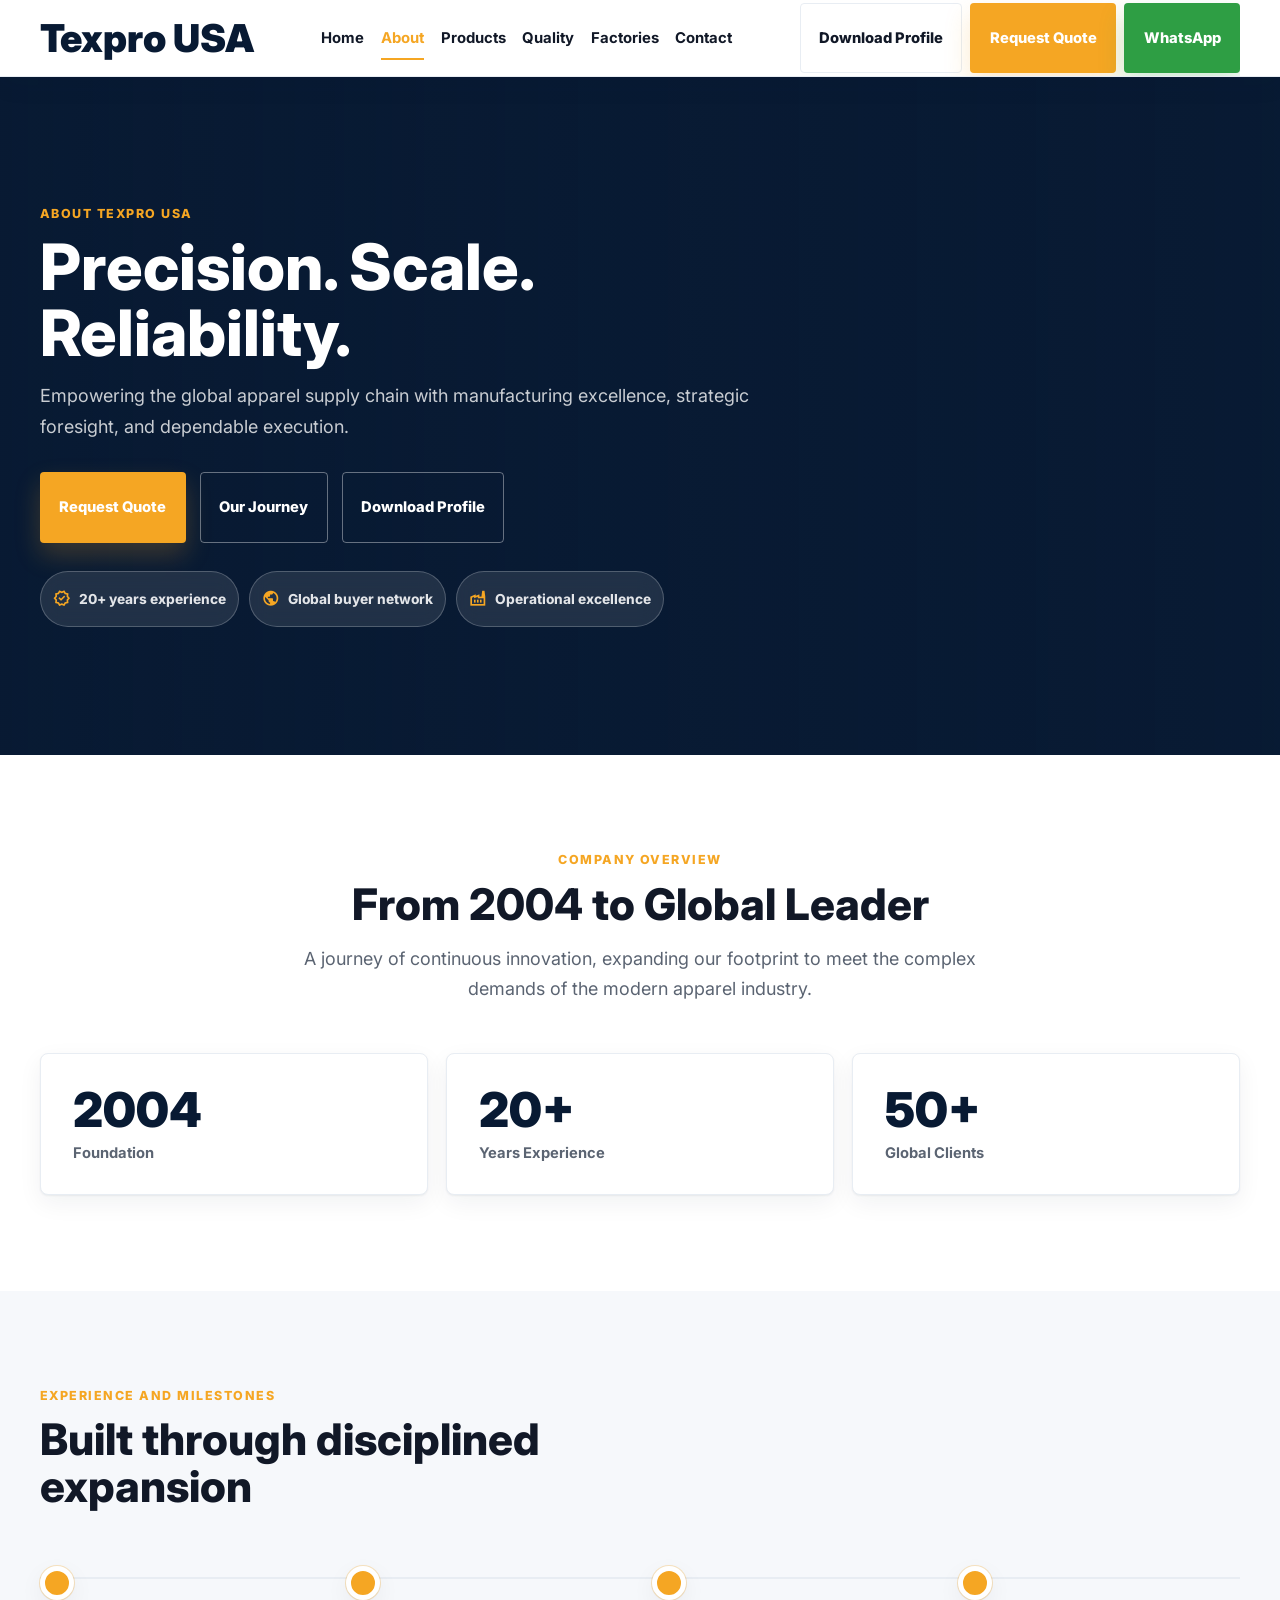
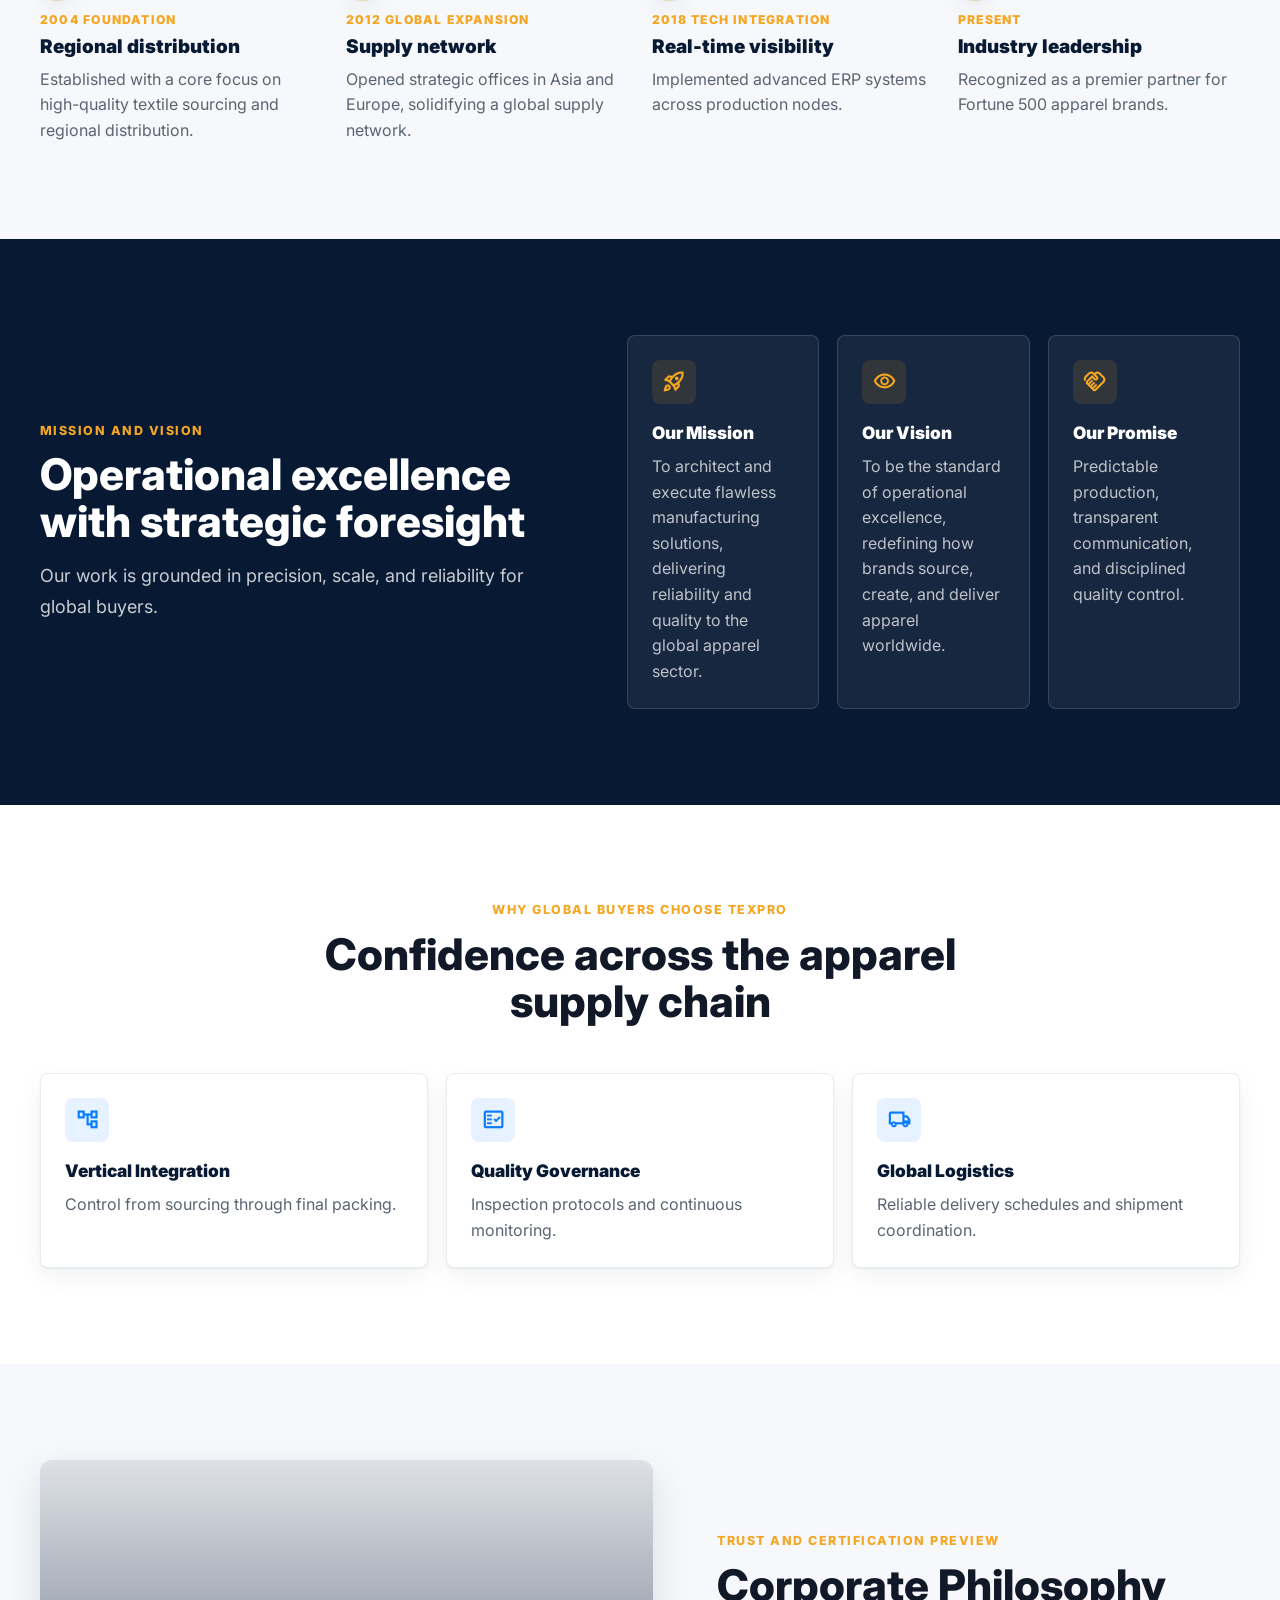
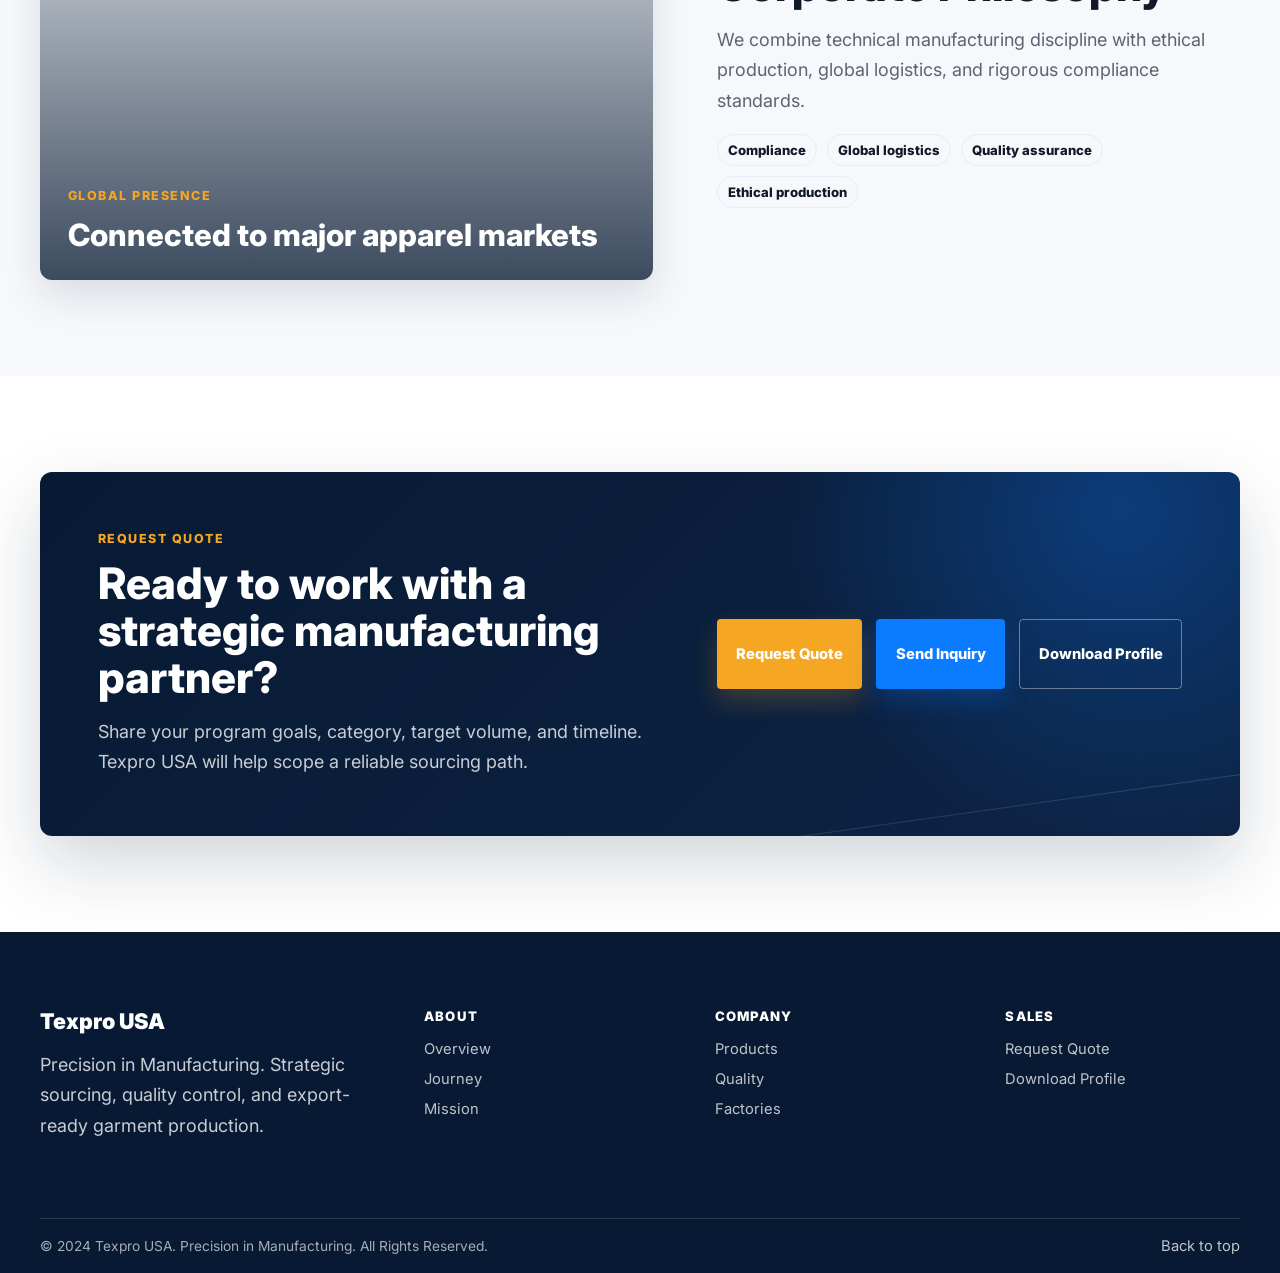
==== about_texpro_usa_desktop/code.html @ c9c581f6 "Initial Texpro USA redesign" ====
<!DOCTYPE html>
<html lang="en">
<head>
<meta charset="utf-8"/>
<meta content="width=device-width, initial-scale=1.0" name="viewport"/>
<title>Texpro USA - About Us</title>
<link href="https://fonts.googleapis.com/css2?family=Inter:wght@400;600;700;800;900&amp;display=swap" rel="stylesheet"/>
<link href="https://fonts.googleapis.com/css2?family=Material+Symbols+Outlined:wght,FILL@100..700,0..1&amp;display=swap" rel="stylesheet"/>
<link href="../assets/css/texpro-design-system.css" rel="stylesheet"/>
</head>
<body class="tx-page tx-desktop-page">
<header class="tx-navbar"><div class="tx-container--wide tx-navbar__inner"><a class="tx-navbar__brand" href="../texpro_usa_home_desktop/code.html">Texpro USA</a><nav aria-label="Primary navigation"><ul class="tx-navbar__links"><li><a class="tx-navbar__link" href="../texpro_usa_home_desktop/code.html">Home</a></li><li><a class="tx-navbar__link is-active" href="#overview">About</a></li><li><a class="tx-navbar__link" href="../executive_garment_manufacturing/code.html">Products</a></li><li><a class="tx-navbar__link" href="../quality_assurance_excellence_desktop/code.html">Quality</a></li><li><a class="tx-navbar__link" href="../manufacturing_facilities_desktop/code.html">Factories</a></li><li><a class="tx-navbar__link" href="../contact_request_quote_desktop/code.html">Contact</a></li></ul></nav><div class="tx-navbar__actions"><a class="tx-btn tx-btn--outline" href="#request-quote">Download Profile</a><a class="tx-btn tx-btn--primary" href="#request-quote">Request Quote</a><a class="tx-btn tx-btn--whatsapp" href="#request-quote">WhatsApp</a></div></div></header>
<main>
<section class="tx-hero tx-hero--compact" id="top"><div class="tx-hero__media tx-hero__media--bg" style="background-image: url('https://lh3.googleusercontent.com/aida-public/[base64]')"></div><div class="tx-hero__overlay"></div><div class="tx-container--wide"><div class="tx-hero__content"><p class="tx-eyebrow">About Texpro USA</p><h1 class="tx-heading-xl">Precision. Scale. Reliability.</h1><p class="tx-copy">Empowering the global apparel supply chain with manufacturing excellence, strategic foresight, and dependable execution.</p><div class="tx-hero__actions"><a class="tx-btn tx-btn--primary" href="#request-quote">Request Quote</a><a class="tx-btn tx-btn--ghost" href="#timeline">Our Journey</a><a class="tx-btn tx-btn--ghost" href="#request-quote">Download Profile</a></div><div class="tx-badge-row"><span class="tx-trust-badge"><span class="material-symbols-outlined">verified</span>20+ years experience</span><span class="tx-trust-badge"><span class="material-symbols-outlined">public</span>Global buyer network</span><span class="tx-trust-badge"><span class="material-symbols-outlined">factory</span>Operational excellence</span></div></div></div></section>

<section class="tx-section tx-section--white" id="overview"><div class="tx-container"><div class="tx-section-header tx-section-header--center"><p class="tx-eyebrow">Company overview</p><h2 class="tx-heading-lg">From 2004 to Global Leader</h2><p class="tx-copy">A journey of continuous innovation, expanding our footprint to meet the complex demands of the modern apparel industry.</p></div><div class="tx-proof-grid"><article class="tx-proof-card"><div class="tx-proof-card__value">2004</div><div class="tx-proof-card__label">Foundation</div></article><article class="tx-proof-card"><div class="tx-proof-card__value">20+</div><div class="tx-proof-card__label">Years Experience</div></article><article class="tx-proof-card"><div class="tx-proof-card__value">50+</div><div class="tx-proof-card__label">Global Clients</div></article></div></div></section>

<section class="tx-section tx-section--soft" id="timeline"><div class="tx-container"><div class="tx-section-header"><p class="tx-eyebrow">Experience and milestones</p><h2 class="tx-heading-lg">Built through disciplined expansion</h2></div><ol class="tx-timeline"><li class="tx-timeline__item"><span class="tx-timeline__marker"></span><p class="tx-timeline__step">2004 Foundation</p><h3 class="tx-timeline__title">Regional distribution</h3><p class="tx-timeline__copy">Established with a core focus on high-quality textile sourcing and regional distribution.</p></li><li class="tx-timeline__item"><span class="tx-timeline__marker"></span><p class="tx-timeline__step">2012 Global Expansion</p><h3 class="tx-timeline__title">Supply network</h3><p class="tx-timeline__copy">Opened strategic offices in Asia and Europe, solidifying a global supply network.</p></li><li class="tx-timeline__item"><span class="tx-timeline__marker"></span><p class="tx-timeline__step">2018 Tech Integration</p><h3 class="tx-timeline__title">Real-time visibility</h3><p class="tx-timeline__copy">Implemented advanced ERP systems across production nodes.</p></li><li class="tx-timeline__item"><span class="tx-timeline__marker"></span><p class="tx-timeline__step">Present</p><h3 class="tx-timeline__title">Industry leadership</h3><p class="tx-timeline__copy">Recognized as a premier partner for Fortune 500 apparel brands.</p></li></ol></div></section>

<section class="tx-section tx-section--navy" id="mission"><div class="tx-container"><div class="tx-split"><div><p class="tx-eyebrow">Mission and vision</p><h2 class="tx-heading-lg">Operational excellence with strategic foresight</h2><p class="tx-copy">Our work is grounded in precision, scale, and reliability for global buyers.</p></div><div class="tx-icon-grid"><article class="tx-icon-card tx-icon-card--dark"><span class="tx-icon-card__icon"><span class="material-symbols-outlined">rocket_launch</span></span><h3 class="tx-icon-card__title">Our Mission</h3><p class="tx-icon-card__copy">To architect and execute flawless manufacturing solutions, delivering reliability and quality to the global apparel sector.</p></article><article class="tx-icon-card tx-icon-card--dark"><span class="tx-icon-card__icon"><span class="material-symbols-outlined">visibility</span></span><h3 class="tx-icon-card__title">Our Vision</h3><p class="tx-icon-card__copy">To be the standard of operational excellence, redefining how brands source, create, and deliver apparel worldwide.</p></article><article class="tx-icon-card tx-icon-card--dark"><span class="tx-icon-card__icon"><span class="material-symbols-outlined">handshake</span></span><h3 class="tx-icon-card__title">Our Promise</h3><p class="tx-icon-card__copy">Predictable production, transparent communication, and disciplined quality control.</p></article></div></div></div></section>

<section class="tx-section tx-section--white" id="buyers"><div class="tx-container"><div class="tx-section-header tx-section-header--center"><p class="tx-eyebrow">Why global buyers choose Texpro</p><h2 class="tx-heading-lg">Confidence across the apparel supply chain</h2></div><div class="tx-icon-grid"><article class="tx-icon-card"><span class="tx-icon-card__icon"><span class="material-symbols-outlined">account_tree</span></span><h3 class="tx-icon-card__title">Vertical Integration</h3><p class="tx-icon-card__copy">Control from sourcing through final packing.</p></article><article class="tx-icon-card"><span class="tx-icon-card__icon"><span class="material-symbols-outlined">fact_check</span></span><h3 class="tx-icon-card__title">Quality Governance</h3><p class="tx-icon-card__copy">Inspection protocols and continuous monitoring.</p></article><article class="tx-icon-card"><span class="tx-icon-card__icon"><span class="material-symbols-outlined">local_shipping</span></span><h3 class="tx-icon-card__title">Global Logistics</h3><p class="tx-icon-card__copy">Reliable delivery schedules and shipment coordination.</p></article></div></div></section>

<section class="tx-section tx-section--soft" id="trust"><div class="tx-container"><div class="tx-split tx-split--reverse"><div class="tx-strength-visual" style="background-image: url('https://lh3.googleusercontent.com/aida-public/[base64]')"><div class="tx-strength-visual__content"><p class="tx-eyebrow">Global presence</p><h3 class="tx-heading-md">Connected to major apparel markets</h3></div></div><div><p class="tx-eyebrow">Trust and certification preview</p><h2 class="tx-heading-lg">Corporate Philosophy</h2><p class="tx-copy">We combine technical manufacturing discipline with ethical production, global logistics, and rigorous compliance standards.</p><ul class="tx-cert-pills"><li class="tx-cert-pill">Compliance</li><li class="tx-cert-pill">Global logistics</li><li class="tx-cert-pill">Quality assurance</li><li class="tx-cert-pill">Ethical production</li></ul></div></div></div></section>

<section class="tx-section tx-section--white" id="request-quote"><div class="tx-container"><div class="tx-cta-banner"><div class="tx-cta-banner__inner"><div><p class="tx-eyebrow">Request Quote</p><h2 class="tx-heading-lg">Ready to work with a strategic manufacturing partner?</h2><p class="tx-copy">Share your program goals, category, target volume, and timeline. Texpro USA will help scope a reliable sourcing path.</p></div><div class="tx-cta-row"><a class="tx-btn tx-btn--primary" href="#request-quote">Request Quote</a><a class="tx-btn tx-btn--blue" href="#request-quote">Send Inquiry</a><a class="tx-btn tx-btn--ghost" href="#request-quote">Download Profile</a></div></div></div></div></section>
</main>
<footer class="tx-footer"><div class="tx-container tx-footer__grid"><div><p class="tx-footer__brand">Texpro USA</p><p class="tx-copy">Precision in Manufacturing. Strategic sourcing, quality control, and export-ready garment production.</p></div><div><h2 class="tx-footer__heading">About</h2><ul class="tx-footer__links"><li><a class="tx-footer__link" href="#overview">Overview</a></li><li><a class="tx-footer__link" href="#timeline">Journey</a></li><li><a class="tx-footer__link" href="#mission">Mission</a></li></ul></div><div><h2 class="tx-footer__heading">Company</h2><ul class="tx-footer__links"><li><a class="tx-footer__link" href="../executive_garment_manufacturing/code.html">Products</a></li><li><a class="tx-footer__link" href="../quality_assurance_excellence_desktop/code.html">Quality</a></li><li><a class="tx-footer__link" href="../manufacturing_facilities_desktop/code.html">Factories</a></li></ul></div><div><h2 class="tx-footer__heading">Sales</h2><ul class="tx-footer__links"><li><a class="tx-footer__link" href="#request-quote">Request Quote</a></li><li><a class="tx-footer__link" href="#request-quote">Download Profile</a></li></ul></div></div><div class="tx-container tx-footer__bottom"><span>&copy; 2024 Texpro USA. Precision in Manufacturing. All Rights Reserved.</span><a class="tx-footer__link" href="#top">Back to top</a></div></footer>
</body>
</html>
---- assets/css/texpro-design-system.css ----
/*
  Texpro USA shared design system
  Purpose: premium B2B garment manufacturing lead-generation UI.
  Usage: add this stylesheet to one page at a time, then replace page-level
  utility-heavy markup with the namespaced tx-* component classes.
*/

:root {
  --tx-navy: #081A33;
  --tx-dark: #111827;
  --tx-white: #FFFFFF;
  --tx-bg-soft: #F6F8FB;
  --tx-blue: #0B7CFF;
  --tx-green: #2E9E44;
  --tx-gold: #F5A623;
  --tx-text: #111827;
  --tx-text-muted: #5B6472;
  --tx-border: #E8EDF3;

  --tx-font-sans: "Inter", ui-sans-serif, system-ui, -apple-system, BlinkMacSystemFont, "Segoe UI", sans-serif;
  --tx-container: 1200px;
  --tx-container-wide: 1320px;
  --tx-page-gutter: clamp(16px, 4vw, 40px);
  --tx-section-y: clamp(56px, 8vw, 96px);
  --tx-radius-sm: 4px;
  --tx-radius-md: 8px;
  --tx-radius-lg: 12px;
  --tx-shadow-sm: 0 1px 2px rgba(8, 26, 51, 0.06), 0 8px 24px rgba(8, 26, 51, 0.06);
  --tx-shadow-md: 0 16px 40px rgba(8, 26, 51, 0.12);
  --tx-shadow-lg: 0 28px 70px rgba(8, 26, 51, 0.18);
  --tx-ring: 0 0 0 3px rgba(11, 124, 255, 0.22);
  --tx-transition: 180ms ease;
}

.material-symbols-outlined {
  font-variation-settings: "FILL" 0, "wght" 500, "GRAD" 0, "opsz" 24;
  line-height: 1;
  vertical-align: middle;
}

.tx-page {
  min-height: 100dvh;
  margin: 0;
  background: var(--tx-bg-soft);
  color: var(--tx-text);
  font-family: var(--tx-font-sans);
  -webkit-font-smoothing: antialiased;
  text-rendering: optimizeLegibility;
}

.tx-container {
  width: min(100% - (var(--tx-page-gutter) * 2), var(--tx-container));
  margin-inline: auto;
}

.tx-container--wide {
  width: min(100% - (var(--tx-page-gutter) * 2), var(--tx-container-wide));
  margin-inline: auto;
}

.tx-section {
  padding-block: var(--tx-section-y);
}

.tx-section--white {
  background: var(--tx-white);
}

.tx-section--soft {
  background: var(--tx-bg-soft);
}

.tx-section--navy {
  background: var(--tx-navy);
  color: var(--tx-white);
}

.tx-section-header {
  max-width: 720px;
  margin-bottom: clamp(28px, 5vw, 48px);
}

.tx-section-header--center {
  margin-inline: auto;
  text-align: center;
}

.tx-eyebrow {
  margin: 0 0 12px;
  color: var(--tx-gold);
  font-size: 0.78rem;
  font-weight: 800;
  letter-spacing: 0.12em;
  line-height: 1.4;
  text-transform: uppercase;
}

.tx-heading-xl,
.tx-heading-lg,
.tx-heading-md,
.tx-heading-sm {
  margin: 0;
  color: inherit;
  font-weight: 800;
  letter-spacing: 0;
}

.tx-heading-xl {
  font-size: clamp(2.35rem, 5vw, 4.5rem);
  line-height: 1.02;
}

.tx-heading-lg {
  font-size: clamp(2rem, 3.4vw, 3.25rem);
  line-height: 1.08;
}

.tx-heading-md {
  font-size: clamp(1.45rem, 2.4vw, 2.25rem);
  line-height: 1.16;
}

.tx-heading-sm {
  font-size: clamp(1.15rem, 1.8vw, 1.45rem);
  line-height: 1.24;
}

.tx-copy {
  margin: 16px 0 0;
  color: var(--tx-text-muted);
  font-size: clamp(1rem, 1.5vw, 1.125rem);
  line-height: 1.7;
}

.tx-section--navy .tx-copy,
.tx-hero .tx-copy,
.tx-footer .tx-copy {
  color: rgba(255, 255, 255, 0.78);
}

.tx-mobile-hero .tx-copy,
.tx-mobile-section--navy .tx-copy,
.tx-mobile-cta-panel .tx-copy,
.tx-mobile-footer .tx-copy {
  color: rgba(255, 255, 255, 0.78);
}

.tx-link {
  color: var(--tx-blue);
  font-weight: 700;
  text-decoration: none;
  transition: color var(--tx-transition);
}

.tx-link:hover {
  color: var(--tx-navy);
}

.tx-link:focus-visible,
.tx-btn:focus-visible,
.tx-navbar__link:focus-visible,
.tx-form-control:focus-visible,
.tx-menu-button:focus-visible {
  outline: none;
  box-shadow: var(--tx-ring);
}

/* Navigation */
.tx-navbar {
  position: sticky;
  top: 0;
  z-index: 50;
  background: rgba(255, 255, 255, 0.94);
  border-bottom: 1px solid var(--tx-border);
  box-shadow: 0 8px 24px rgba(8, 26, 51, 0.06);
  backdrop-filter: blur(14px);
}

.tx-navbar__inner {
  min-height: 76px;
  display: flex;
  align-items: center;
  justify-content: space-between;
  gap: 24px;
}

.tx-navbar__brand {
  color: var(--tx-navy);
  font-size: clamp(1.55rem, 3vw, 2.45rem);
  font-weight: 900;
  letter-spacing: 0;
  line-height: 1;
  text-decoration: none;
  white-space: nowrap;
}

.tx-navbar__links {
  display: flex;
  align-items: center;
  gap: clamp(16px, 2vw, 28px);
  margin: 0;
  padding: 0;
  list-style: none;
}

.tx-navbar__link {
  position: relative;
  display: inline-flex;
  align-items: center;
  min-height: 44px;
  color: var(--tx-text);
  font-size: 0.93rem;
  font-weight: 700;
  text-decoration: none;
  transition: color var(--tx-transition);
}

.tx-navbar__link:hover,
.tx-navbar__link.is-active {
  color: var(--tx-gold);
}

.tx-navbar__link.is-active::after {
  position: absolute;
  right: 0;
  bottom: 0;
  left: 0;
  height: 2px;
  background: var(--tx-gold);
  content: "";
}

.tx-navbar__actions {
  display: flex;
  align-items: center;
  gap: 12px;
}

.tx-menu-button {
  display: none;
  width: 44px;
  height: 44px;
  align-items: center;
  justify-content: center;
  border: 1px solid var(--tx-border);
  border-radius: var(--tx-radius-md);
  background: var(--tx-white);
  color: var(--tx-dark);
  cursor: pointer;
}

.tx-mobile-dock {
  position: fixed;
  right: 0;
  bottom: 0;
  left: 0;
  z-index: 60;
  display: none;
  grid-template-columns: 1fr 1fr;
  gap: 10px;
  padding: 10px 14px calc(10px + env(safe-area-inset-bottom));
  background: rgba(255, 255, 255, 0.96);
  border-top: 1px solid var(--tx-border);
  box-shadow: 0 -12px 32px rgba(8, 26, 51, 0.12);
  backdrop-filter: blur(14px);
}

/* Explicit desktop pages keep the full B2B navbar even in narrow preview panes. */
.tx-desktop-page {
  padding-bottom: 0 !important;
}

.tx-desktop-page .tx-navbar {
  display: block;
}

.tx-desktop-page .tx-navbar__inner {
  display: flex;
  align-items: center;
  justify-content: space-between;
  gap: 14px;
  overflow-x: auto;
}

.tx-desktop-page .tx-navbar__links,
.tx-desktop-page .tx-nav-links {
  display: flex !important;
  flex-wrap: nowrap;
  gap: clamp(10px, 1.3vw, 20px);
}

.tx-desktop-page .tx-navbar__actions,
.tx-desktop-page .tx-nav-actions {
  display: flex !important;
  flex-wrap: nowrap;
  gap: 8px;
}

.tx-desktop-page .tx-navbar__brand,
.tx-desktop-page .tx-navbar__link,
.tx-desktop-page .tx-navbar__actions .tx-btn {
  white-space: nowrap;
}

.tx-desktop-page .tx-menu-button,
.tx-desktop-page .tx-menu-toggle {
  display: none !important;
}

.tx-desktop-page .tx-mobile-dock,
.tx-desktop-page .tx-mobile-bottom-cta {
  display: none !important;
}

/* Buttons and lead-generation CTAs */
.tx-btn {
  display: inline-flex;
  min-height: 44px;
  align-items: center;
  justify-content: center;
  gap: 10px;
  padding: 0.78rem 1.15rem;
  border: 1px solid transparent;
  border-radius: var(--tx-radius-sm);
  font-family: inherit;
  font-size: 0.92rem;
  font-weight: 800;
  line-height: 1;
  text-align: center;
  text-decoration: none;
  cursor: pointer;
  transition: transform var(--tx-transition), box-shadow var(--tx-transition), background-color var(--tx-transition), border-color var(--tx-transition), color var(--tx-transition);
}

.tx-btn:hover {
  transform: translateY(-1px);
}

.tx-btn--primary {
  background: var(--tx-gold);
  color: var(--tx-white);
  box-shadow: 0 12px 26px rgba(245, 166, 35, 0.22);
}

.tx-btn--primary:hover {
  background: #e99714;
  box-shadow: 0 16px 34px rgba(245, 166, 35, 0.3);
}

.tx-btn--blue {
  background: var(--tx-blue);
  color: var(--tx-white);
  box-shadow: 0 12px 26px rgba(11, 124, 255, 0.22);
}

.tx-btn--whatsapp {
  background: var(--tx-green);
  color: var(--tx-white);
  box-shadow: 0 12px 26px rgba(46, 158, 68, 0.22);
}

.tx-btn--dark {
  background: var(--tx-navy);
  color: var(--tx-white);
  box-shadow: 0 12px 26px rgba(8, 26, 51, 0.18);
}

.tx-btn--outline {
  background: var(--tx-white);
  border-color: var(--tx-border);
  color: var(--tx-dark);
}

.tx-btn--outline:hover {
  border-color: rgba(8, 26, 51, 0.24);
  box-shadow: var(--tx-shadow-sm);
}

.tx-btn--ghost {
  background: transparent;
  border-color: rgba(255, 255, 255, 0.38);
  color: var(--tx-white);
}

.tx-btn--full {
  width: 100%;
}

.tx-btn__icon {
  width: 1.1em;
  height: 1.1em;
  flex: 0 0 auto;
}

/* Hero */
.tx-hero {
  position: relative;
  min-height: clamp(560px, 72vh, 780px);
  display: grid;
  align-items: center;
  overflow: hidden;
  background: var(--tx-navy);
  color: var(--tx-white);
}

.tx-hero--compact {
  min-height: clamp(440px, 58vh, 640px);
}

.tx-hero__media,
.tx-hero__overlay {
  position: absolute;
  inset: 0;
}

.tx-hero__media {
  width: 100%;
  height: 100%;
  object-fit: cover;
}

.tx-hero__media--bg {
  background-position: center;
  background-size: cover;
}

.tx-hero__overlay {
  background:
    linear-gradient(90deg, rgba(8, 26, 51, 0.88), rgba(8, 26, 51, 0.58) 48%, rgba(8, 26, 51, 0.36)),
    linear-gradient(0deg, rgba(8, 26, 51, 0.18), rgba(8, 26, 51, 0.18));
}

.tx-hero__content {
  position: relative;
  z-index: 1;
  max-width: 760px;
  padding-block: clamp(72px, 10vw, 128px);
}

.tx-hero__actions,
.tx-cta-row {
  display: flex;
  flex-wrap: wrap;
  gap: 14px;
  margin-top: 30px;
}

.tx-proof-grid {
  display: grid;
  grid-template-columns: repeat(3, minmax(0, 1fr));
  gap: 18px;
}

.tx-proof-card {
  padding: clamp(22px, 3vw, 32px);
  background: var(--tx-white);
  border: 1px solid var(--tx-border);
  border-radius: var(--tx-radius-md);
  box-shadow: var(--tx-shadow-sm);
}

.tx-proof-card__value {
  color: var(--tx-navy);
  font-size: clamp(2rem, 4vw, 3rem);
  font-weight: 900;
  line-height: 1;
}

.tx-proof-card__label {
  margin-top: 10px;
  color: var(--tx-text-muted);
  font-size: 0.92rem;
  font-weight: 700;
}

.tx-badge-row {
  display: flex;
  flex-wrap: wrap;
  gap: 10px;
  margin-top: 28px;
}

.tx-trust-badge {
  display: inline-flex;
  min-height: 38px;
  align-items: center;
  gap: 8px;
  padding: 8px 12px;
  border: 1px solid rgba(255, 255, 255, 0.22);
  border-radius: 999px;
  background: rgba(255, 255, 255, 0.1);
  color: rgba(255, 255, 255, 0.88);
  font-size: 0.86rem;
  font-weight: 750;
  backdrop-filter: blur(10px);
}

.tx-trust-badge .material-symbols-outlined {
  color: var(--tx-gold);
  font-size: 1.1rem;
}

.tx-split {
  display: grid;
  grid-template-columns: minmax(0, 0.92fr) minmax(0, 1.08fr);
  gap: clamp(28px, 5vw, 64px);
  align-items: center;
}

.tx-split--reverse {
  grid-template-columns: minmax(0, 1.08fr) minmax(0, 0.92fr);
}

.tx-panel {
  padding: clamp(24px, 4vw, 40px);
  background: var(--tx-white);
  border: 1px solid var(--tx-border);
  border-radius: var(--tx-radius-lg);
  box-shadow: var(--tx-shadow-sm);
}

.tx-icon-grid {
  display: grid;
  grid-template-columns: repeat(3, minmax(0, 1fr));
  gap: 18px;
}

.tx-icon-card {
  padding: 24px;
  background: var(--tx-white);
  border: 1px solid var(--tx-border);
  border-radius: var(--tx-radius-md);
  box-shadow: var(--tx-shadow-sm);
}

.tx-icon-card--dark {
  background: rgba(255, 255, 255, 0.06);
  border-color: rgba(255, 255, 255, 0.14);
  box-shadow: none;
}

.tx-icon-card__icon {
  display: inline-flex;
  width: 44px;
  height: 44px;
  align-items: center;
  justify-content: center;
  margin-bottom: 18px;
  border-radius: var(--tx-radius-md);
  background: rgba(11, 124, 255, 0.1);
  color: var(--tx-blue);
}

.tx-icon-card--dark .tx-icon-card__icon {
  background: rgba(245, 166, 35, 0.12);
  color: var(--tx-gold);
}

.tx-icon-card__icon .material-symbols-outlined {
  font-size: 1.45rem;
}

.tx-icon-card__title {
  margin: 0;
  color: var(--tx-navy);
  font-size: 1.08rem;
  font-weight: 900;
  line-height: 1.28;
}

.tx-icon-card--dark .tx-icon-card__title {
  color: var(--tx-white);
}

.tx-icon-card__copy {
  margin: 10px 0 0;
  color: var(--tx-text-muted);
  line-height: 1.6;
}

.tx-icon-card--dark .tx-icon-card__copy {
  color: rgba(255, 255, 255, 0.72);
}

/* Cards */
.tx-card {
  background: var(--tx-white);
  border: 1px solid var(--tx-border);
  border-radius: var(--tx-radius-md);
  box-shadow: var(--tx-shadow-sm);
}

.tx-card--interactive {
  transition: transform var(--tx-transition), box-shadow var(--tx-transition), border-color var(--tx-transition);
}

.tx-card--interactive:hover {
  border-color: rgba(11, 124, 255, 0.22);
  box-shadow: var(--tx-shadow-md);
  transform: translateY(-3px);
}

.tx-product-grid {
  display: grid;
  grid-template-columns: repeat(4, minmax(0, 1fr));
  gap: 22px;
}

.tx-product-card {
  overflow: hidden;
}

.tx-product-card__media {
  aspect-ratio: 4 / 3;
  width: 100%;
  overflow: hidden;
  background: var(--tx-bg-soft);
}

.tx-product-card__media img {
  width: 100%;
  height: 100%;
  display: block;
  object-fit: cover;
  transition: transform 320ms ease;
}

.tx-product-card:hover .tx-product-card__media img {
  transform: scale(1.04);
}

.tx-product-card__body {
  padding: 18px;
}

.tx-product-card__title {
  margin: 0;
  color: var(--tx-navy);
  font-size: 1.1rem;
  font-weight: 850;
  line-height: 1.25;
}

.tx-product-card__copy {
  margin: 8px 0 0;
  color: var(--tx-text-muted);
  font-size: 0.94rem;
  line-height: 1.55;
}

.tx-spec-list {
  display: grid;
  gap: 0;
  margin: 18px 0 0;
  padding: 0;
  list-style: none;
}

.tx-spec-list__item {
  display: flex;
  justify-content: space-between;
  gap: 18px;
  padding: 11px 0;
  border-top: 1px solid var(--tx-border);
  color: var(--tx-text-muted);
  font-size: 0.92rem;
}

.tx-spec-list__value {
  color: var(--tx-text);
  font-weight: 800;
  text-align: right;
}

/* Certification and compliance */
.tx-cert-grid {
  display: grid;
  grid-template-columns: repeat(3, minmax(0, 1fr));
  gap: 18px;
}

.tx-cert-card {
  position: relative;
  padding: 22px;
}

.tx-cert-card__badge {
  display: inline-flex;
  align-items: center;
  gap: 8px;
  margin-bottom: 18px;
  padding: 6px 10px;
  border-radius: 999px;
  background: rgba(46, 158, 68, 0.1);
  color: var(--tx-green);
  font-size: 0.78rem;
  font-weight: 850;
  letter-spacing: 0.05em;
  text-transform: uppercase;
}

.tx-cert-card__title {
  margin: 0;
  color: var(--tx-navy);
  font-size: 1.08rem;
  font-weight: 850;
}

.tx-cert-card__copy {
  margin: 10px 0 0;
  color: var(--tx-text-muted);
  line-height: 1.6;
}

.tx-cert-pills {
  display: flex;
  flex-wrap: wrap;
  gap: 10px;
  margin: 18px 0 0;
  padding: 0;
  list-style: none;
}

.tx-cert-pill {
  padding: 7px 10px;
  border: 1px solid var(--tx-border);
  border-radius: 999px;
  background: var(--tx-bg-soft);
  color: var(--tx-text);
  font-size: 0.82rem;
  font-weight: 800;
}

/* Factory cards */
.tx-factory-grid {
  display: grid;
  grid-template-columns: repeat(3, minmax(0, 1fr));
  gap: 22px;
}

.tx-factory-card {
  overflow: hidden;
}

.tx-factory-card__media {
  aspect-ratio: 16 / 10;
  width: 100%;
  background: var(--tx-bg-soft);
}

.tx-factory-card__media img {
  width: 100%;
  height: 100%;
  display: block;
  object-fit: cover;
}

.tx-factory-card__body {
  padding: 22px;
}

.tx-factory-card__meta {
  display: flex;
  flex-wrap: wrap;
  gap: 8px;
  margin-bottom: 14px;
}

.tx-factory-card__tag {
  display: inline-flex;
  padding: 6px 9px;
  border-radius: var(--tx-radius-sm);
  background: rgba(245, 166, 35, 0.14);
  color: #9b5d00;
  font-size: 0.76rem;
  font-weight: 850;
  letter-spacing: 0.06em;
  text-transform: uppercase;
}

.tx-factory-card__title {
  margin: 0;
  color: var(--tx-navy);
  font-size: 1.25rem;
  font-weight: 900;
}

.tx-factory-card__copy {
  margin: 10px 0 0;
  color: var(--tx-text-muted);
  line-height: 1.6;
}

.tx-factory-stats {
  display: grid;
  grid-template-columns: repeat(2, minmax(0, 1fr));
  gap: 12px;
  margin-top: 20px;
}

.tx-factory-stat {
  padding: 14px;
  border: 1px solid var(--tx-border);
  border-radius: var(--tx-radius-sm);
  background: var(--tx-bg-soft);
}

.tx-factory-stat__value {
  display: block;
  color: var(--tx-navy);
  font-size: 1.35rem;
  font-weight: 900;
  line-height: 1;
}

.tx-factory-stat__label {
  display: block;
  margin-top: 6px;
  color: var(--tx-text-muted);
  font-size: 0.78rem;
  font-weight: 750;
}

.tx-strength-grid {
  display: grid;
  grid-template-columns: 1.1fr 0.9fr;
  gap: 22px;
  align-items: stretch;
}

.tx-strength-visual {
  position: relative;
  min-height: 420px;
  overflow: hidden;
  border-radius: var(--tx-radius-lg);
  background-position: center;
  background-size: cover;
  box-shadow: var(--tx-shadow-md);
}

.tx-strength-visual::after {
  position: absolute;
  inset: 0;
  background: linear-gradient(180deg, rgba(8, 26, 51, 0.1), rgba(8, 26, 51, 0.78));
  content: "";
}

.tx-strength-visual__content {
  position: absolute;
  right: 0;
  bottom: 0;
  left: 0;
  z-index: 1;
  padding: 28px;
  color: var(--tx-white);
}

.tx-strength-stack {
  display: grid;
  gap: 18px;
}

.tx-metric-card {
  padding: 24px;
  background: var(--tx-white);
  border: 1px solid var(--tx-border);
  border-radius: var(--tx-radius-md);
  box-shadow: var(--tx-shadow-sm);
}

.tx-metric-card__value {
  display: block;
  color: var(--tx-navy);
  font-size: clamp(2rem, 4vw, 3.1rem);
  font-weight: 900;
  line-height: 1;
}

.tx-metric-card__label {
  display: block;
  margin-top: 10px;
  color: var(--tx-text-muted);
  font-weight: 750;
}

/* Process timeline */
.tx-timeline {
  position: relative;
  display: grid;
  grid-template-columns: repeat(4, minmax(0, 1fr));
  gap: 24px;
  margin: 0;
  padding: 0;
  list-style: none;
}

.tx-timeline::before {
  position: absolute;
  top: 19px;
  right: 0;
  left: 0;
  height: 2px;
  background: var(--tx-border);
  content: "";
}

.tx-timeline__item {
  position: relative;
  padding-top: 54px;
}

.tx-timeline__marker {
  position: absolute;
  top: 8px;
  left: 0;
  width: 24px;
  height: 24px;
  border: 5px solid var(--tx-white);
  border-radius: 999px;
  background: var(--tx-gold);
  box-shadow: 0 0 0 1px rgba(245, 166, 35, 0.28), var(--tx-shadow-sm);
}

.tx-timeline__step {
  margin: 0 0 8px;
  color: var(--tx-gold);
  font-size: 0.76rem;
  font-weight: 850;
  letter-spacing: 0.1em;
  text-transform: uppercase;
}

.tx-timeline__title {
  margin: 0;
  color: var(--tx-navy);
  font-size: 1.18rem;
  font-weight: 900;
}

.tx-timeline__copy {
  margin: 9px 0 0;
  color: var(--tx-text-muted);
  line-height: 1.58;
}

/* Forms */
.tx-lead-panel {
  display: grid;
  grid-template-columns: minmax(0, 0.9fr) minmax(0, 1.1fr);
  gap: clamp(24px, 5vw, 56px);
  align-items: start;
  padding: clamp(24px, 5vw, 48px);
  background: var(--tx-white);
  border: 1px solid var(--tx-border);
  border-radius: var(--tx-radius-lg);
  box-shadow: var(--tx-shadow-md);
}

.tx-form {
  display: grid;
  gap: 18px;
}

.tx-form__row {
  display: grid;
  grid-template-columns: repeat(2, minmax(0, 1fr));
  gap: 16px;
}

.tx-form-field {
  display: grid;
  gap: 8px;
}

.tx-form-label {
  color: var(--tx-dark);
  font-size: 0.88rem;
  font-weight: 850;
}

.tx-form-control {
  width: 100%;
  min-height: 46px;
  padding: 0.75rem 0.9rem;
  border: 1px solid var(--tx-border);
  border-radius: var(--tx-radius-sm);
  background: var(--tx-white);
  color: var(--tx-text);
  font: inherit;
  transition: border-color var(--tx-transition), box-shadow var(--tx-transition), background-color var(--tx-transition);
}

.tx-form-control::placeholder {
  color: rgba(91, 100, 114, 0.72);
}

.tx-form-control:hover {
  border-color: rgba(8, 26, 51, 0.24);
}

textarea.tx-form-control {
  min-height: 132px;
  resize: vertical;
}

.tx-form-helper {
  color: var(--tx-text-muted);
  font-size: 0.82rem;
  line-height: 1.45;
}

.tx-form-error {
  color: #B42318;
  font-size: 0.82rem;
  font-weight: 750;
}

.tx-form-success {
  padding: 12px 14px;
  border: 1px solid rgba(46, 158, 68, 0.28);
  border-radius: var(--tx-radius-sm);
  background: rgba(46, 158, 68, 0.08);
  color: var(--tx-green);
  font-size: 0.9rem;
  font-weight: 750;
}

.tx-trust-list {
  display: grid;
  gap: 14px;
  margin: 24px 0 0;
  padding: 0;
  list-style: none;
}

.tx-trust-list__item {
  display: flex;
  gap: 12px;
  color: var(--tx-text-muted);
  line-height: 1.55;
}

.tx-trust-list__item::before {
  width: 10px;
  height: 10px;
  flex: 0 0 auto;
  margin-top: 0.45em;
  border-radius: 999px;
  background: var(--tx-green);
  content: "";
}

.tx-cta-banner {
  position: relative;
  overflow: hidden;
  padding: clamp(32px, 6vw, 58px);
  border-radius: var(--tx-radius-lg);
  background:
    radial-gradient(circle at 90% 10%, rgba(11, 124, 255, 0.3), transparent 30%),
    linear-gradient(135deg, var(--tx-navy), #0d2446);
  color: var(--tx-white);
  box-shadow: var(--tx-shadow-lg);
}

.tx-cta-banner__inner {
  position: relative;
  z-index: 1;
  display: grid;
  grid-template-columns: minmax(0, 1fr) auto;
  gap: 28px;
  align-items: center;
}

.tx-cta-banner::before {
  position: absolute;
  inset: auto -12% -55% 42%;
  height: 220px;
  border: 1px solid rgba(255, 255, 255, 0.12);
  border-radius: 999px;
  content: "";
  transform: rotate(-8deg);
}

.tx-cta-banner .tx-copy {
  color: rgba(255, 255, 255, 0.78);
}

.tx-cta-banner .tx-cta-row {
  justify-content: flex-end;
  margin-top: 0;
}

/* Footer */
.tx-footer {
  background: var(--tx-navy);
  color: var(--tx-white);
}

.tx-footer__grid {
  display: grid;
  grid-template-columns: 1.4fr repeat(3, minmax(0, 1fr));
  gap: clamp(24px, 5vw, 56px);
  padding-block: clamp(48px, 7vw, 76px);
}

.tx-footer__brand {
  margin: 0;
  color: var(--tx-white);
  font-size: 1.35rem;
  font-weight: 900;
}

.tx-footer__heading {
  margin: 0 0 14px;
  color: var(--tx-white);
  font-size: 0.82rem;
  font-weight: 850;
  letter-spacing: 0.08em;
  text-transform: uppercase;
}

.tx-footer__links {
  display: grid;
  gap: 10px;
  margin: 0;
  padding: 0;
  list-style: none;
}

.tx-footer__link {
  color: rgba(255, 255, 255, 0.74);
  font-size: 0.92rem;
  text-decoration: none;
  transition: color var(--tx-transition);
}

.tx-footer__link:hover {
  color: var(--tx-gold);
}

.tx-footer__bottom {
  display: flex;
  align-items: center;
  justify-content: space-between;
  gap: 18px;
  padding-block: 18px;
  border-top: 1px solid rgba(255, 255, 255, 0.14);
  color: rgba(255, 255, 255, 0.64);
  font-size: 0.86rem;
}

/* Mobile layout */
.tx-mobile-stack {
  display: grid;
  gap: 18px;
}

.tx-mobile-scroll {
  display: grid;
  grid-auto-columns: minmax(260px, 82vw);
  grid-auto-flow: column;
  gap: 14px;
  overflow-x: auto;
  padding-bottom: 8px;
  scroll-snap-type: x mandatory;
  scrollbar-width: none;
}

.tx-mobile-scroll::-webkit-scrollbar {
  display: none;
}

.tx-mobile-scroll > * {
  scroll-snap-align: start;
}

.tx-mobile-page {
  width: min(100%, 390px);
  min-height: 100dvh;
  margin: 0 auto;
  padding-bottom: 92px;
  overflow-x: hidden;
  background: var(--tx-bg-soft);
  box-shadow: 0 0 0 1px rgba(8, 26, 51, 0.08), 0 28px 70px rgba(8, 26, 51, 0.2);
}

.tx-mobile-header {
  position: sticky;
  top: 0;
  z-index: 50;
  display: flex;
  min-height: 64px;
  align-items: center;
  justify-content: space-between;
  padding: 0 16px;
  background: rgba(255, 255, 255, 0.95);
  border-bottom: 1px solid var(--tx-border);
  backdrop-filter: blur(14px);
}

.tx-mobile-header__brand {
  color: var(--tx-navy);
  font-size: 1.55rem;
  font-weight: 900;
  line-height: 1;
  text-decoration: none;
}

.tx-mobile-header__button {
  display: inline-flex;
  width: 44px;
  height: 44px;
  align-items: center;
  justify-content: center;
  border: 1px solid var(--tx-border);
  border-radius: var(--tx-radius-md);
  background: var(--tx-white);
  color: var(--tx-dark);
}

.tx-mobile-hero {
  position: relative;
  min-height: 620px;
  display: flex;
  align-items: flex-end;
  overflow: hidden;
  background: var(--tx-navy);
  color: var(--tx-white);
}

.tx-mobile-hero__media,
.tx-mobile-hero__overlay {
  position: absolute;
  inset: 0;
}

.tx-mobile-hero__media {
  background-position: center;
  background-size: cover;
}

.tx-mobile-hero__overlay {
  background:
    linear-gradient(0deg, rgba(8, 26, 51, 0.94), rgba(8, 26, 51, 0.64) 58%, rgba(8, 26, 51, 0.3)),
    linear-gradient(90deg, rgba(8, 26, 51, 0.44), rgba(8, 26, 51, 0.12));
}

.tx-mobile-hero__content {
  position: relative;
  z-index: 1;
  width: 100%;
  padding: 84px 18px 34px;
}

.tx-mobile-hero .tx-heading-xl {
  max-width: 10ch;
}

.tx-mobile-actions {
  display: grid;
  gap: 12px;
  margin-top: 26px;
}

.tx-mobile-actions .tx-btn,
.tx-mobile-bottom-cta .tx-btn {
  min-height: 52px;
  border-radius: var(--tx-radius-md);
  font-size: 0.95rem;
}

.tx-mobile-badges {
  display: grid;
  gap: 8px;
  margin-top: 22px;
}

.tx-mobile-badges .tx-trust-badge {
  width: 100%;
  justify-content: flex-start;
}

.tx-mobile-section {
  padding: 44px 16px;
}

.tx-mobile-section--white {
  background: var(--tx-white);
}

.tx-mobile-section--soft {
  background: var(--tx-bg-soft);
}

.tx-mobile-section--navy {
  background: var(--tx-navy);
  color: var(--tx-white);
}

.tx-mobile-section .tx-section-header {
  margin-bottom: 24px;
}

.tx-mobile-stack-grid {
  display: grid;
  gap: 14px;
}

.tx-mobile-stat-card {
  padding: 24px;
  background: var(--tx-white);
  border: 1px solid var(--tx-border);
  border-radius: var(--tx-radius-lg);
  box-shadow: var(--tx-shadow-sm);
  text-align: center;
}

.tx-mobile-stat-card__value {
  color: var(--tx-navy);
  font-size: 2.45rem;
  font-weight: 900;
  line-height: 1;
}

.tx-mobile-stat-card__label {
  margin-top: 10px;
  color: var(--tx-text-muted);
  font-size: 0.9rem;
  font-weight: 780;
  letter-spacing: 0.04em;
}

.tx-mobile-cta-panel {
  padding: 26px;
  border-radius: var(--tx-radius-lg);
  background:
    radial-gradient(circle at 100% 0%, rgba(11, 124, 255, 0.28), transparent 32%),
    linear-gradient(135deg, var(--tx-navy), #0d2446);
  color: var(--tx-white);
  box-shadow: var(--tx-shadow-md);
}

.tx-mobile-footer {
  padding: 38px 16px 110px;
  background: var(--tx-navy);
  color: var(--tx-white);
}

.tx-mobile-footer__links {
  display: grid;
  gap: 10px;
  margin: 24px 0 0;
  padding: 0;
  list-style: none;
}

.tx-mobile-bottom-cta {
  position: fixed;
  bottom: 0;
  left: 50%;
  z-index: 70;
  width: min(100%, 390px);
  display: grid;
  grid-template-columns: 1fr 1fr;
  gap: 10px;
  padding: 10px 12px calc(10px + env(safe-area-inset-bottom));
  background: rgba(255, 255, 255, 0.97);
  border-top: 1px solid var(--tx-border);
  box-shadow: 0 -12px 32px rgba(8, 26, 51, 0.14);
  transform: translateX(-50%);
  backdrop-filter: blur(14px);
}

@media (max-width: 1024px) {
  .tx-navbar__links,
  .tx-navbar__actions {
    display: none;
  }

  .tx-menu-button {
    display: inline-flex;
  }

  .tx-product-grid,
  .tx-factory-grid,
  .tx-cert-grid,
  .tx-icon-grid {
    grid-template-columns: repeat(2, minmax(0, 1fr));
  }

  .tx-proof-grid {
    grid-template-columns: 1fr;
  }

  .tx-lead-panel {
    grid-template-columns: 1fr;
  }

  .tx-split,
  .tx-split--reverse,
  .tx-strength-grid,
  .tx-cta-banner__inner {
    grid-template-columns: 1fr;
  }

  .tx-footer__grid {
    grid-template-columns: repeat(2, minmax(0, 1fr));
  }
}

@media (max-width: 720px) {
  .tx-page {
    padding-bottom: 74px;
  }

  .tx-container,
  .tx-container--wide {
    width: min(100% - 32px, var(--tx-container));
  }

  .tx-navbar__inner {
    min-height: 64px;
  }

  .tx-mobile-dock {
    display: grid;
  }

  .tx-hero {
    min-height: 620px;
    align-items: end;
  }

  .tx-hero__overlay {
    background:
      linear-gradient(0deg, rgba(8, 26, 51, 0.92), rgba(8, 26, 51, 0.5) 62%, rgba(8, 26, 51, 0.32)),
      linear-gradient(0deg, rgba(8, 26, 51, 0.18), rgba(8, 26, 51, 0.18));
  }

  .tx-hero__content {
    padding-block: 80px 48px;
  }

  .tx-hero__actions,
  .tx-cta-row {
    display: grid;
    grid-template-columns: 1fr;
  }

  .tx-product-grid,
  .tx-factory-grid,
  .tx-cert-grid,
  .tx-icon-grid,
  .tx-form__row {
    grid-template-columns: 1fr;
  }

  .tx-strength-visual {
    min-height: 340px;
  }

  .tx-timeline {
    grid-template-columns: 1fr;
    gap: 0;
  }

  .tx-timeline::before {
    top: 0;
    bottom: 0;
    left: 11px;
    width: 2px;
    height: auto;
  }

  .tx-timeline__item {
    padding: 0 0 30px 42px;
  }

  .tx-timeline__marker {
    top: 0;
    left: 0;
  }

  .tx-footer__grid {
    grid-template-columns: 1fr;
  }

  .tx-footer__bottom {
    align-items: flex-start;
    flex-direction: column;
  }
}

@media (prefers-reduced-motion: reduce) {
  *,
  *::before,
  *::after {
    scroll-behavior: auto !important;
    transition-duration: 0.01ms !important;
    animation-duration: 0.01ms !important;
    animation-iteration-count: 1 !important;
  }
}
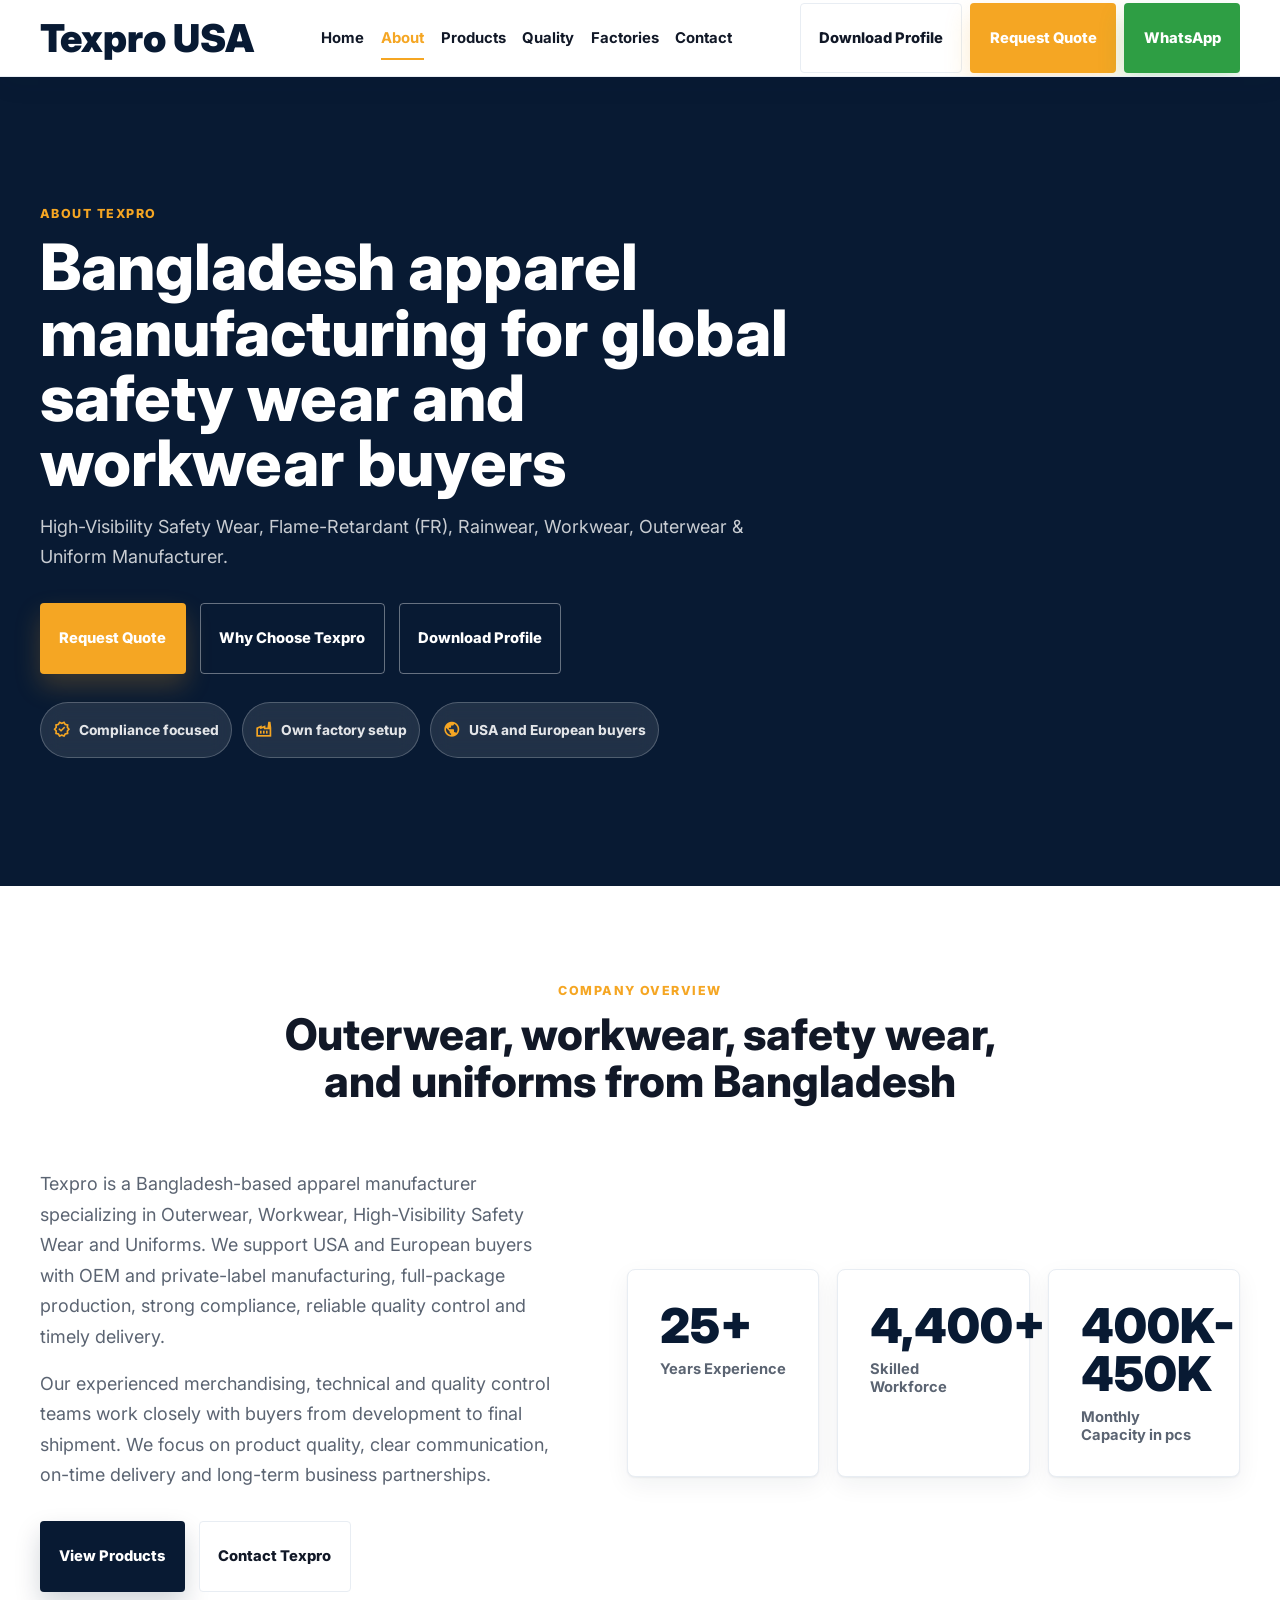
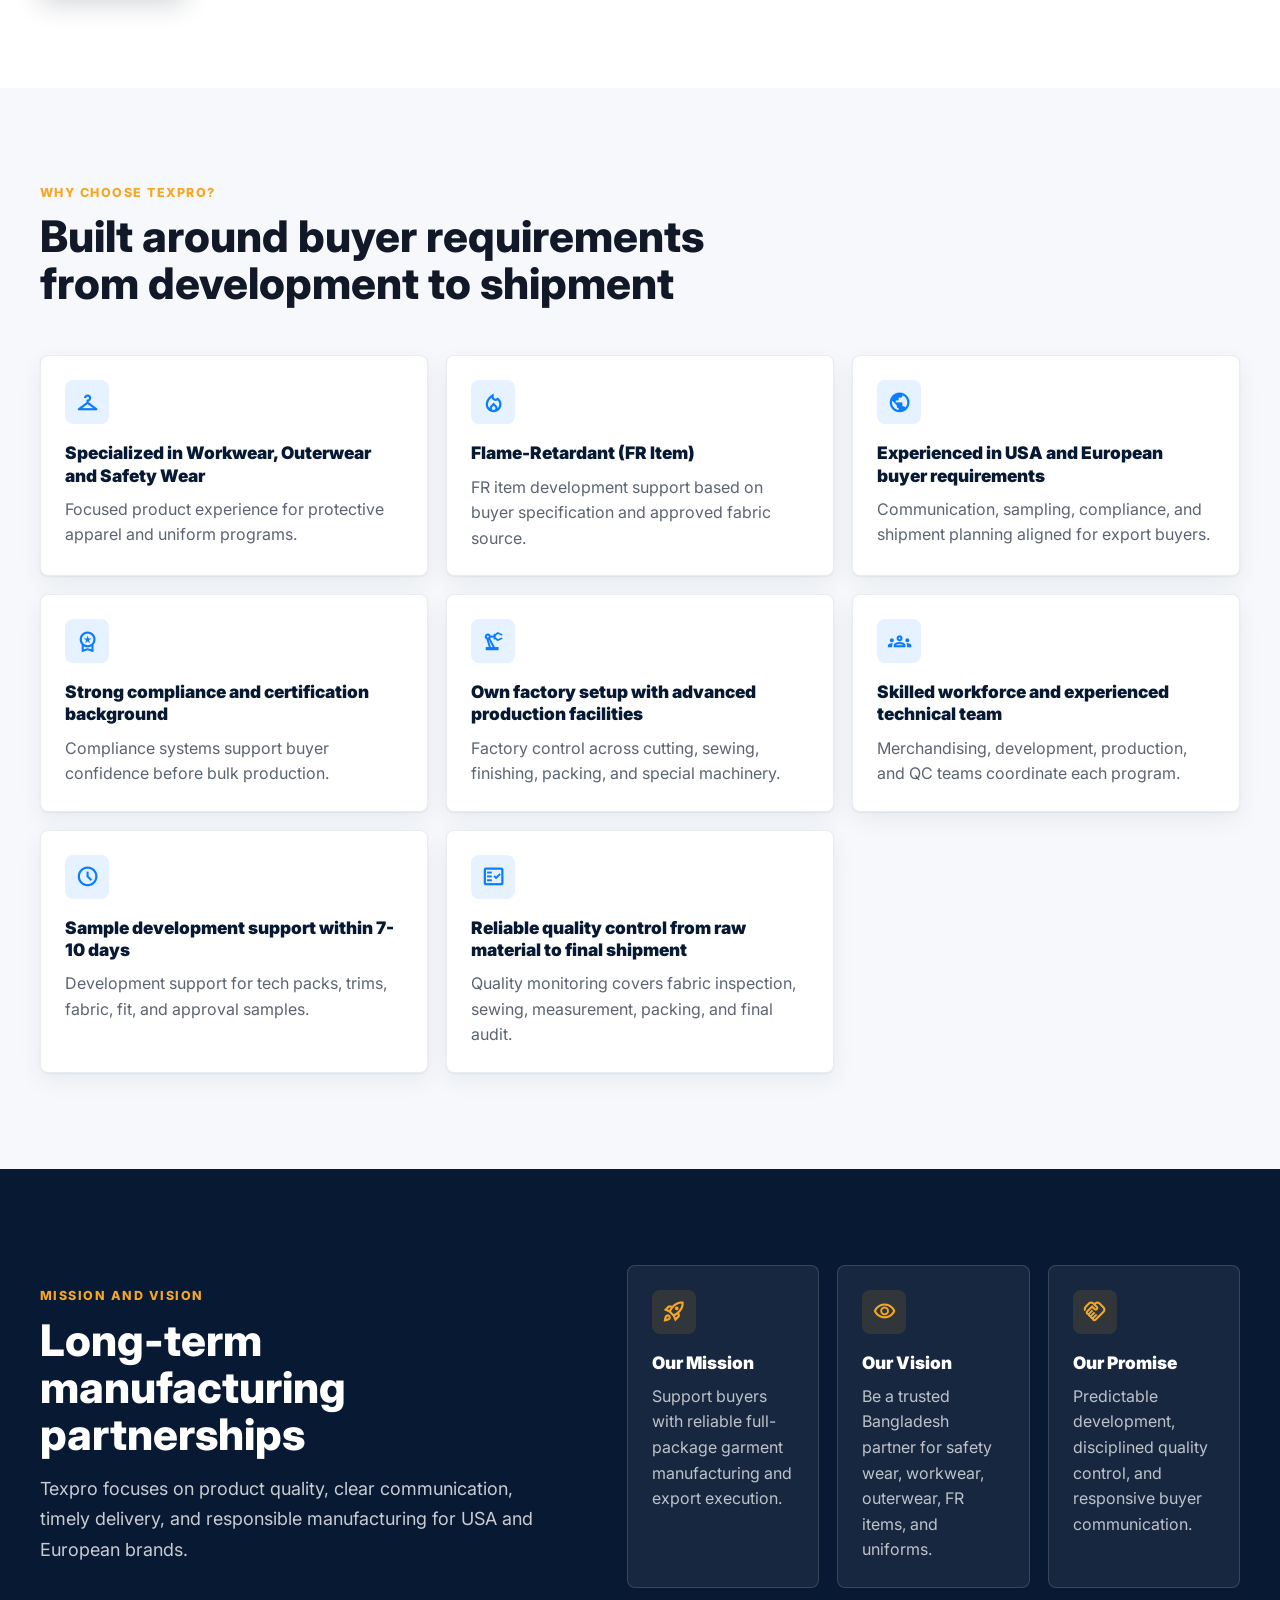
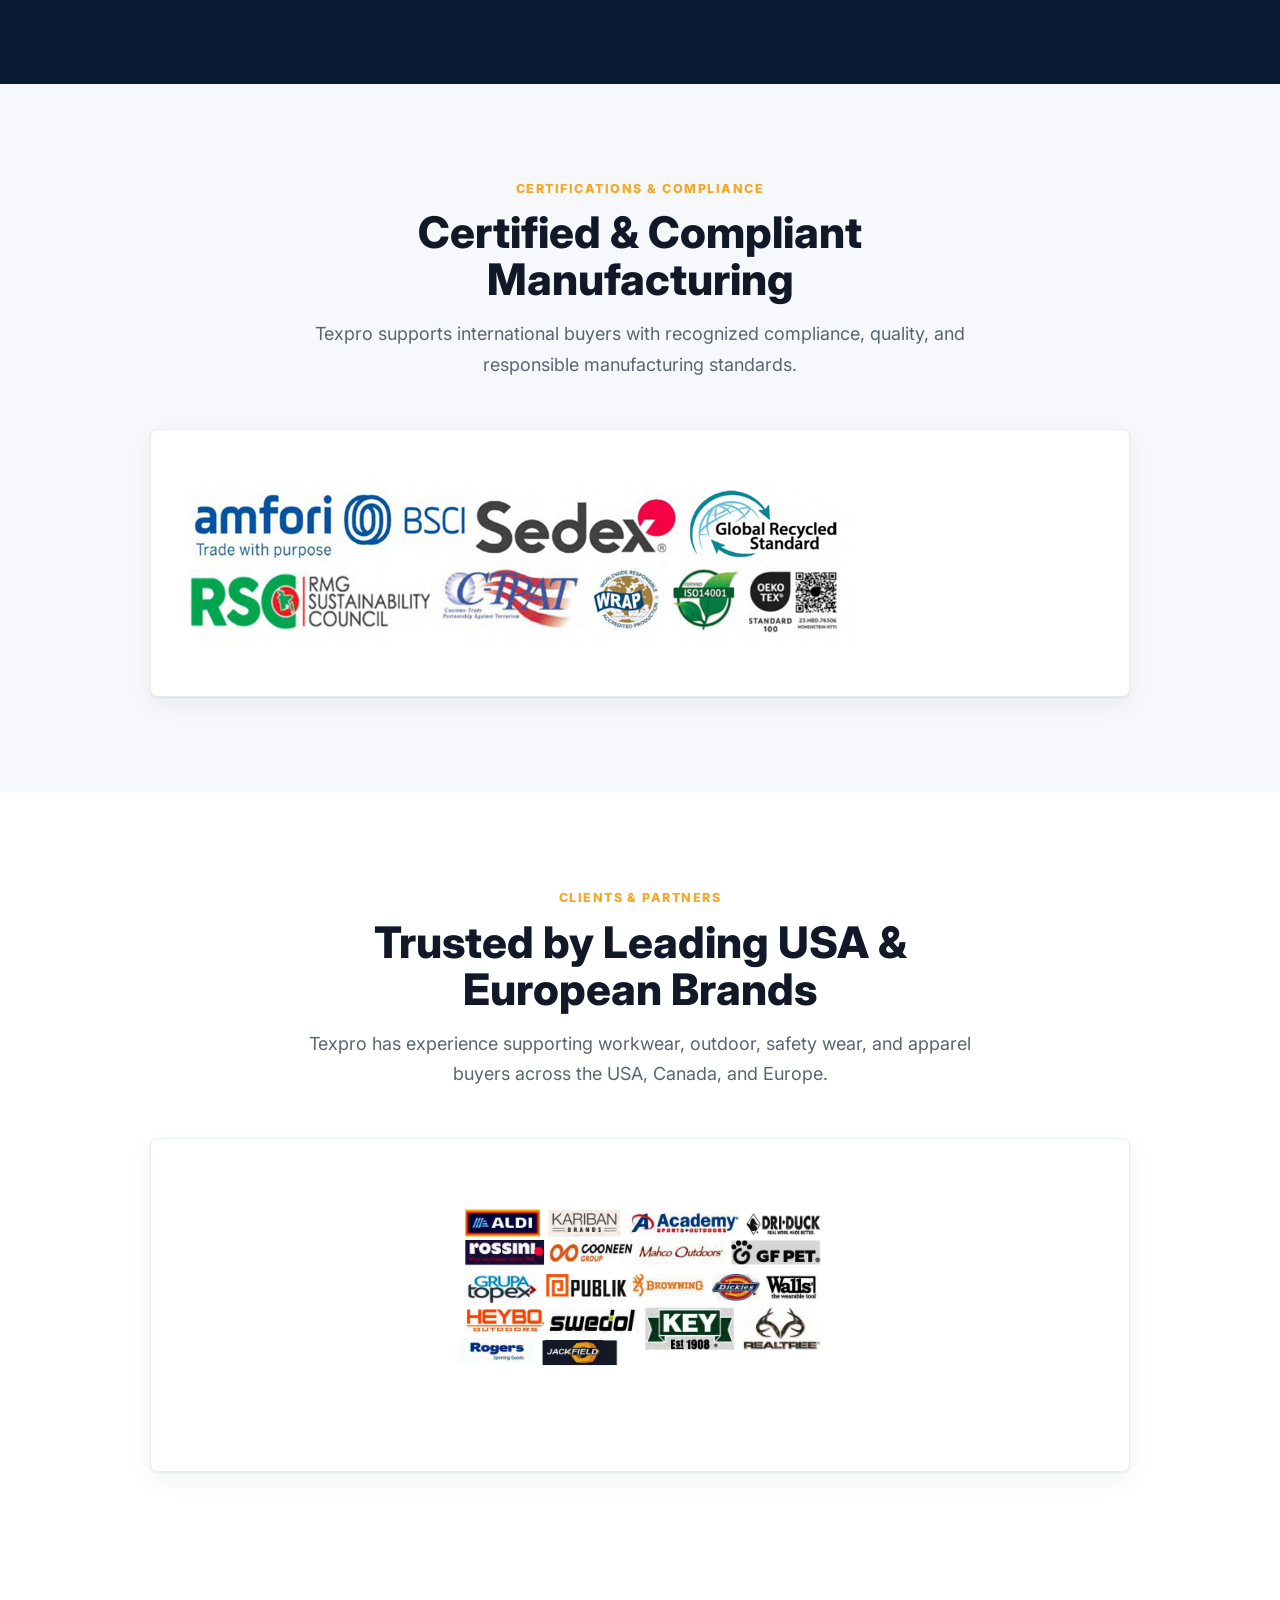
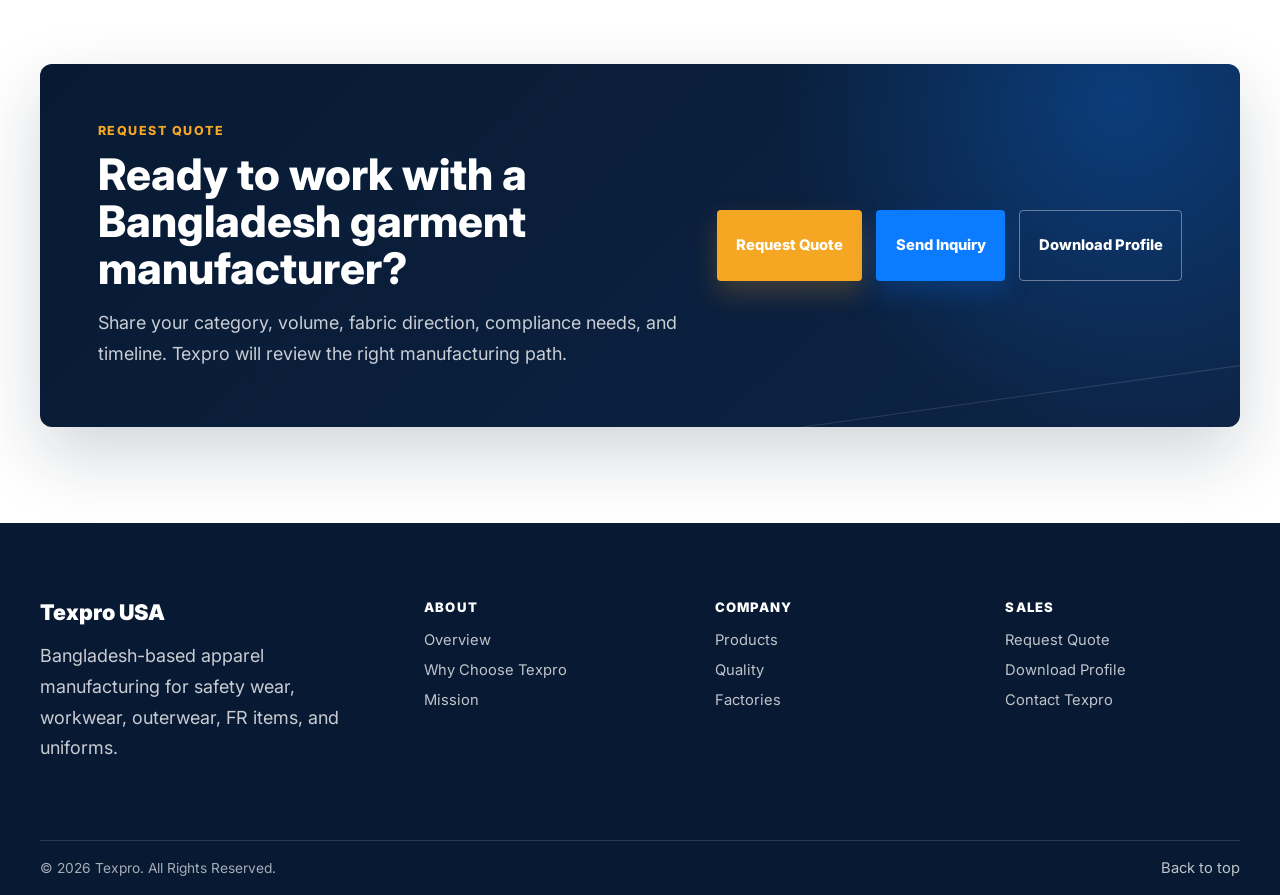
==== commit 81428ce7: "Update Texpro site content and assets" ====
--- a/about_texpro_usa_desktop/code.html
+++ b/about_texpro_usa_desktop/code.html
@@ -3,28 +3,71 @@
 <head>
 <meta charset="utf-8"/>
 <meta content="width=device-width, initial-scale=1.0" name="viewport"/>
-<title>Texpro USA - About Us</title>
+<title>About Texpro | Workwear, Safety Wear &amp; Outerwear Manufacturer Bangladesh</title>
+<meta name="description" content="Texpro is a Bangladesh apparel manufacturer specializing in Outerwear, Workwear, High-Visibility Safety Wear, Flame-Retardant, Uniforms and full-package production for USA and European buyers."/>
 <link href="https://fonts.googleapis.com/css2?family=Inter:wght@400;600;700;800;900&amp;display=swap" rel="stylesheet"/>
 <link href="https://fonts.googleapis.com/css2?family=Material+Symbols+Outlined:wght,FILL@100..700,0..1&amp;display=swap" rel="stylesheet"/>
 <link href="../assets/css/texpro-design-system.css" rel="stylesheet"/>
 </head>
 <body class="tx-page tx-desktop-page">
-<header class="tx-navbar"><div class="tx-container--wide tx-navbar__inner"><a class="tx-navbar__brand" href="../texpro_usa_home_desktop/code.html">Texpro USA</a><nav aria-label="Primary navigation"><ul class="tx-navbar__links"><li><a class="tx-navbar__link" href="../texpro_usa_home_desktop/code.html">Home</a></li><li><a class="tx-navbar__link is-active" href="#overview">About</a></li><li><a class="tx-navbar__link" href="../executive_garment_manufacturing/code.html">Products</a></li><li><a class="tx-navbar__link" href="../quality_assurance_excellence_desktop/code.html">Quality</a></li><li><a class="tx-navbar__link" href="../manufacturing_facilities_desktop/code.html">Factories</a></li><li><a class="tx-navbar__link" href="../contact_request_quote_desktop/code.html">Contact</a></li></ul></nav><div class="tx-navbar__actions"><a class="tx-btn tx-btn--outline" href="#request-quote">Download Profile</a><a class="tx-btn tx-btn--primary" href="#request-quote">Request Quote</a><a class="tx-btn tx-btn--whatsapp" href="#request-quote">WhatsApp</a></div></div></header>
+<header class="tx-navbar"><div class="tx-container--wide tx-navbar__inner"><a class="tx-navbar__brand" href="../texpro_usa_home_desktop/code.html">Texpro USA</a><nav aria-label="Primary navigation"><ul class="tx-navbar__links"><li><a class="tx-navbar__link" href="../texpro_usa_home_desktop/code.html">Home</a></li><li><a class="tx-navbar__link is-active" href="#overview">About</a></li><li><a class="tx-navbar__link" href="../executive_garment_manufacturing/code.html">Products</a></li><li><a class="tx-navbar__link" href="../quality_assurance_excellence_desktop/code.html">Quality</a></li><li><a class="tx-navbar__link" href="../manufacturing_facilities_desktop/code.html">Factories</a></li><li><a class="tx-navbar__link" href="../contact_request_quote_desktop/code.html">Contact</a></li></ul></nav><div class="tx-navbar__actions"><a class="tx-btn tx-btn--outline" href="../contact_request_quote_desktop/code.html">Download Profile</a><a class="tx-btn tx-btn--primary" href="../contact_request_quote_desktop/code.html">Request Quote</a><a class="tx-btn tx-btn--whatsapp" href="../contact_request_quote_desktop/code.html">WhatsApp</a></div></div></header>
+
 <main>
-<section class="tx-hero tx-hero--compact" id="top"><div class="tx-hero__media tx-hero__media--bg" style="background-image: url('https://lh3.googleusercontent.com/aida-public/[base64]')"></div><div class="tx-hero__overlay"></div><div class="tx-container--wide"><div class="tx-hero__content"><p class="tx-eyebrow">About Texpro USA</p><h1 class="tx-heading-xl">Precision. Scale. Reliability.</h1><p class="tx-copy">Empowering the global apparel supply chain with manufacturing excellence, strategic foresight, and dependable execution.</p><div class="tx-hero__actions"><a class="tx-btn tx-btn--primary" href="#request-quote">Request Quote</a><a class="tx-btn tx-btn--ghost" href="#timeline">Our Journey</a><a class="tx-btn tx-btn--ghost" href="#request-quote">Download Profile</a></div><div class="tx-badge-row"><span class="tx-trust-badge"><span class="material-symbols-outlined">verified</span>20+ years experience</span><span class="tx-trust-badge"><span class="material-symbols-outlined">public</span>Global buyer network</span><span class="tx-trust-badge"><span class="material-symbols-outlined">factory</span>Operational excellence</span></div></div></div></section>
+<section class="tx-hero tx-hero--compact" id="top">
+<div class="tx-hero__media tx-hero__media--bg" style="background-image: url('https://lh3.googleusercontent.com/aida-public/[base64]')"></div>
+<div class="tx-hero__overlay"></div>
+<div class="tx-container--wide"><div class="tx-hero__content">
+<p class="tx-eyebrow">About Texpro</p>
+<h1 class="tx-heading-xl">Bangladesh apparel manufacturing for global safety wear and workwear buyers</h1>
+<p class="tx-copy">High-Visibility Safety Wear, Flame-Retardant (FR), Rainwear, Workwear, Outerwear &amp; Uniform Manufacturer.</p>
+<div class="tx-hero__actions"><a class="tx-btn tx-btn--primary" href="../contact_request_quote_desktop/code.html">Request Quote</a><a class="tx-btn tx-btn--ghost" href="#why-choose">Why Choose Texpro</a><a class="tx-btn tx-btn--ghost" href="../contact_request_quote_desktop/code.html">Download Profile</a></div>
+<div class="tx-badge-row"><span class="tx-trust-badge"><span class="material-symbols-outlined">verified</span>Compliance focused</span><span class="tx-trust-badge"><span class="material-symbols-outlined">factory</span>Own factory setup</span><span class="tx-trust-badge"><span class="material-symbols-outlined">public</span>USA and European buyers</span></div>
+</div></div>
+</section>
 
-<section class="tx-section tx-section--white" id="overview"><div class="tx-container"><div class="tx-section-header tx-section-header--center"><p class="tx-eyebrow">Company overview</p><h2 class="tx-heading-lg">From 2004 to Global Leader</h2><p class="tx-copy">A journey of continuous innovation, expanding our footprint to meet the complex demands of the modern apparel industry.</p></div><div class="tx-proof-grid"><article class="tx-proof-card"><div class="tx-proof-card__value">2004</div><div class="tx-proof-card__label">Foundation</div></article><article class="tx-proof-card"><div class="tx-proof-card__value">20+</div><div class="tx-proof-card__label">Years Experience</div></article><article class="tx-proof-card"><div class="tx-proof-card__value">50+</div><div class="tx-proof-card__label">Global Clients</div></article></div></div></section>
+<section class="tx-section tx-section--white" id="overview">
+<div class="tx-container">
+<div class="tx-section-header tx-section-header--center"><p class="tx-eyebrow">Company overview</p><h2 class="tx-heading-lg">Outerwear, workwear, safety wear, and uniforms from Bangladesh</h2></div>
+<div class="tx-split">
+<div>
+<p class="tx-copy">Texpro is a Bangladesh-based apparel manufacturer specializing in Outerwear, Workwear, High-Visibility Safety Wear and Uniforms. We support USA and European buyers with OEM and private-label manufacturing, full-package production, strong compliance, reliable quality control and timely delivery.</p>
+<p class="tx-copy">Our experienced merchandising, technical and quality control teams work closely with buyers from development to final shipment. We focus on product quality, clear communication, on-time delivery and long-term business partnerships.</p>
+<div class="tx-cta-row"><a class="tx-btn tx-btn--dark" href="../executive_garment_manufacturing/code.html">View Products</a><a class="tx-btn tx-btn--outline" href="../contact_request_quote_desktop/code.html">Contact Texpro</a></div>
+</div>
+<div class="tx-proof-grid">
+<article class="tx-proof-card"><div class="tx-proof-card__value">25+</div><div class="tx-proof-card__label">Years Experience</div></article>
+<article class="tx-proof-card"><div class="tx-proof-card__value">4,400+</div><div class="tx-proof-card__label">Skilled Workforce</div></article>
+<article class="tx-proof-card"><div class="tx-proof-card__value">400K-450K</div><div class="tx-proof-card__label">Monthly Capacity in pcs</div></article>
+</div>
+</div>
+</div>
+</section>
 
-<section class="tx-section tx-section--soft" id="timeline"><div class="tx-container"><div class="tx-section-header"><p class="tx-eyebrow">Experience and milestones</p><h2 class="tx-heading-lg">Built through disciplined expansion</h2></div><ol class="tx-timeline"><li class="tx-timeline__item"><span class="tx-timeline__marker"></span><p class="tx-timeline__step">2004 Foundation</p><h3 class="tx-timeline__title">Regional distribution</h3><p class="tx-timeline__copy">Established with a core focus on high-quality textile sourcing and regional distribution.</p></li><li class="tx-timeline__item"><span class="tx-timeline__marker"></span><p class="tx-timeline__step">2012 Global Expansion</p><h3 class="tx-timeline__title">Supply network</h3><p class="tx-timeline__copy">Opened strategic offices in Asia and Europe, solidifying a global supply network.</p></li><li class="tx-timeline__item"><span class="tx-timeline__marker"></span><p class="tx-timeline__step">2018 Tech Integration</p><h3 class="tx-timeline__title">Real-time visibility</h3><p class="tx-timeline__copy">Implemented advanced ERP systems across production nodes.</p></li><li class="tx-timeline__item"><span class="tx-timeline__marker"></span><p class="tx-timeline__step">Present</p><h3 class="tx-timeline__title">Industry leadership</h3><p class="tx-timeline__copy">Recognized as a premier partner for Fortune 500 apparel brands.</p></li></ol></div></section>
+<section class="tx-section tx-section--soft" id="why-choose">
+<div class="tx-container">
+<div class="tx-section-header"><p class="tx-eyebrow">Why Choose Texpro?</p><h2 class="tx-heading-lg">Built around buyer requirements from development to shipment</h2></div>
+<div class="tx-icon-grid">
+<article class="tx-icon-card"><span class="tx-icon-card__icon"><span class="material-symbols-outlined">checkroom</span></span><h3 class="tx-icon-card__title">Specialized in Workwear, Outerwear and Safety Wear</h3><p class="tx-icon-card__copy">Focused product experience for protective apparel and uniform programs.</p></article>
+<article class="tx-icon-card"><span class="tx-icon-card__icon"><span class="material-symbols-outlined">local_fire_department</span></span><h3 class="tx-icon-card__title">Flame-Retardant (FR Item)</h3><p class="tx-icon-card__copy">FR item development support based on buyer specification and approved fabric source.</p></article>
+<article class="tx-icon-card"><span class="tx-icon-card__icon"><span class="material-symbols-outlined">public</span></span><h3 class="tx-icon-card__title">Experienced in USA and European buyer requirements</h3><p class="tx-icon-card__copy">Communication, sampling, compliance, and shipment planning aligned for export buyers.</p></article>
+<article class="tx-icon-card"><span class="tx-icon-card__icon"><span class="material-symbols-outlined">workspace_premium</span></span><h3 class="tx-icon-card__title">Strong compliance and certification background</h3><p class="tx-icon-card__copy">Compliance systems support buyer confidence before bulk production.</p></article>
+<article class="tx-icon-card"><span class="tx-icon-card__icon"><span class="material-symbols-outlined">precision_manufacturing</span></span><h3 class="tx-icon-card__title">Own factory setup with advanced production facilities</h3><p class="tx-icon-card__copy">Factory control across cutting, sewing, finishing, packing, and special machinery.</p></article>
+<article class="tx-icon-card"><span class="tx-icon-card__icon"><span class="material-symbols-outlined">groups</span></span><h3 class="tx-icon-card__title">Skilled workforce and experienced technical team</h3><p class="tx-icon-card__copy">Merchandising, development, production, and QC teams coordinate each program.</p></article>
+<article class="tx-icon-card"><span class="tx-icon-card__icon"><span class="material-symbols-outlined">schedule</span></span><h3 class="tx-icon-card__title">Sample development support within 7-10 days</h3><p class="tx-icon-card__copy">Development support for tech packs, trims, fabric, fit, and approval samples.</p></article>
+<article class="tx-icon-card"><span class="tx-icon-card__icon"><span class="material-symbols-outlined">fact_check</span></span><h3 class="tx-icon-card__title">Reliable quality control from raw material to final shipment</h3><p class="tx-icon-card__copy">Quality monitoring covers fabric inspection, sewing, measurement, packing, and final audit.</p></article>
+</div>
+</div>
+</section>
 
-<section class="tx-section tx-section--navy" id="mission"><div class="tx-container"><div class="tx-split"><div><p class="tx-eyebrow">Mission and vision</p><h2 class="tx-heading-lg">Operational excellence with strategic foresight</h2><p class="tx-copy">Our work is grounded in precision, scale, and reliability for global buyers.</p></div><div class="tx-icon-grid"><article class="tx-icon-card tx-icon-card--dark"><span class="tx-icon-card__icon"><span class="material-symbols-outlined">rocket_launch</span></span><h3 class="tx-icon-card__title">Our Mission</h3><p class="tx-icon-card__copy">To architect and execute flawless manufacturing solutions, delivering reliability and quality to the global apparel sector.</p></article><article class="tx-icon-card tx-icon-card--dark"><span class="tx-icon-card__icon"><span class="material-symbols-outlined">visibility</span></span><h3 class="tx-icon-card__title">Our Vision</h3><p class="tx-icon-card__copy">To be the standard of operational excellence, redefining how brands source, create, and deliver apparel worldwide.</p></article><article class="tx-icon-card tx-icon-card--dark"><span class="tx-icon-card__icon"><span class="material-symbols-outlined">handshake</span></span><h3 class="tx-icon-card__title">Our Promise</h3><p class="tx-icon-card__copy">Predictable production, transparent communication, and disciplined quality control.</p></article></div></div></div></section>
+<section class="tx-section tx-section--navy" id="mission"><div class="tx-container"><div class="tx-split"><div><p class="tx-eyebrow">Mission and vision</p><h2 class="tx-heading-lg">Long-term manufacturing partnerships</h2><p class="tx-copy">Texpro focuses on product quality, clear communication, timely delivery, and responsible manufacturing for USA and European brands.</p></div><div class="tx-icon-grid"><article class="tx-icon-card tx-icon-card--dark"><span class="tx-icon-card__icon"><span class="material-symbols-outlined">rocket_launch</span></span><h3 class="tx-icon-card__title">Our Mission</h3><p class="tx-icon-card__copy">Support buyers with reliable full-package garment manufacturing and export execution.</p></article><article class="tx-icon-card tx-icon-card--dark"><span class="tx-icon-card__icon"><span class="material-symbols-outlined">visibility</span></span><h3 class="tx-icon-card__title">Our Vision</h3><p class="tx-icon-card__copy">Be a trusted Bangladesh partner for safety wear, workwear, outerwear, FR items, and uniforms.</p></article><article class="tx-icon-card tx-icon-card--dark"><span class="tx-icon-card__icon"><span class="material-symbols-outlined">handshake</span></span><h3 class="tx-icon-card__title">Our Promise</h3><p class="tx-icon-card__copy">Predictable development, disciplined quality control, and responsive buyer communication.</p></article></div></div></div></section>
 
-<section class="tx-section tx-section--white" id="buyers"><div class="tx-container"><div class="tx-section-header tx-section-header--center"><p class="tx-eyebrow">Why global buyers choose Texpro</p><h2 class="tx-heading-lg">Confidence across the apparel supply chain</h2></div><div class="tx-icon-grid"><article class="tx-icon-card"><span class="tx-icon-card__icon"><span class="material-symbols-outlined">account_tree</span></span><h3 class="tx-icon-card__title">Vertical Integration</h3><p class="tx-icon-card__copy">Control from sourcing through final packing.</p></article><article class="tx-icon-card"><span class="tx-icon-card__icon"><span class="material-symbols-outlined">fact_check</span></span><h3 class="tx-icon-card__title">Quality Governance</h3><p class="tx-icon-card__copy">Inspection protocols and continuous monitoring.</p></article><article class="tx-icon-card"><span class="tx-icon-card__icon"><span class="material-symbols-outlined">local_shipping</span></span><h3 class="tx-icon-card__title">Global Logistics</h3><p class="tx-icon-card__copy">Reliable delivery schedules and shipment coordination.</p></article></div></div></section>
+<section class="tx-section tx-section--soft" id="certifications"><div class="tx-container"><div class="tx-section-header tx-section-header--center"><p class="tx-eyebrow">Certifications &amp; Compliance</p><h2 class="tx-heading-lg">Certified &amp; Compliant Manufacturing</h2><p class="tx-copy">Texpro supports international buyers with recognized compliance, quality, and responsible manufacturing standards.</p></div><div class="tx-logo-proof"><div class="tx-logo-proof__card"><img class="tx-logo-proof__image" alt="Texpro certifications and compliance logos" loading="lazy" src="../assets/images/texpro/logos/certifications-compliance.jpg"/></div></div></div></section>
 
-<section class="tx-section tx-section--soft" id="trust"><div class="tx-container"><div class="tx-split tx-split--reverse"><div class="tx-strength-visual" style="background-image: url('https://lh3.googleusercontent.com/aida-public/[base64]')"><div class="tx-strength-visual__content"><p class="tx-eyebrow">Global presence</p><h3 class="tx-heading-md">Connected to major apparel markets</h3></div></div><div><p class="tx-eyebrow">Trust and certification preview</p><h2 class="tx-heading-lg">Corporate Philosophy</h2><p class="tx-copy">We combine technical manufacturing discipline with ethical production, global logistics, and rigorous compliance standards.</p><ul class="tx-cert-pills"><li class="tx-cert-pill">Compliance</li><li class="tx-cert-pill">Global logistics</li><li class="tx-cert-pill">Quality assurance</li><li class="tx-cert-pill">Ethical production</li></ul></div></div></div></section>
+<section class="tx-section tx-section--white" id="clients"><div class="tx-container"><div class="tx-section-header tx-section-header--center"><p class="tx-eyebrow">Clients &amp; Partners</p><h2 class="tx-heading-lg">Trusted by Leading USA &amp; European Brands</h2><p class="tx-copy">Texpro has experience supporting workwear, outdoor, safety wear, and apparel buyers across the USA, Canada, and Europe.</p></div><div class="tx-logo-proof"><div class="tx-logo-proof__card"><img class="tx-logo-proof__image" alt="Texpro clients and partners logos" loading="lazy" src="../assets/images/texpro/logos/clients-partners.jpg"/></div></div></div></section>
 
-<section class="tx-section tx-section--white" id="request-quote"><div class="tx-container"><div class="tx-cta-banner"><div class="tx-cta-banner__inner"><div><p class="tx-eyebrow">Request Quote</p><h2 class="tx-heading-lg">Ready to work with a strategic manufacturing partner?</h2><p class="tx-copy">Share your program goals, category, target volume, and timeline. Texpro USA will help scope a reliable sourcing path.</p></div><div class="tx-cta-row"><a class="tx-btn tx-btn--primary" href="#request-quote">Request Quote</a><a class="tx-btn tx-btn--blue" href="#request-quote">Send Inquiry</a><a class="tx-btn tx-btn--ghost" href="#request-quote">Download Profile</a></div></div></div></div></section>
+<section class="tx-section tx-section--white" id="request-quote"><div class="tx-container"><div class="tx-cta-banner"><div class="tx-cta-banner__inner"><div><p class="tx-eyebrow">Request Quote</p><h2 class="tx-heading-lg">Ready to work with a Bangladesh garment manufacturer?</h2><p class="tx-copy">Share your category, volume, fabric direction, compliance needs, and timeline. Texpro will review the right manufacturing path.</p></div><div class="tx-cta-row"><a class="tx-btn tx-btn--primary" href="../contact_request_quote_desktop/code.html">Request Quote</a><a class="tx-btn tx-btn--blue" href="../contact_request_quote_desktop/code.html">Send Inquiry</a><a class="tx-btn tx-btn--ghost" href="../contact_request_quote_desktop/code.html">Download Profile</a></div></div></div></div></section>
 </main>
-<footer class="tx-footer"><div class="tx-container tx-footer__grid"><div><p class="tx-footer__brand">Texpro USA</p><p class="tx-copy">Precision in Manufacturing. Strategic sourcing, quality control, and export-ready garment production.</p></div><div><h2 class="tx-footer__heading">About</h2><ul class="tx-footer__links"><li><a class="tx-footer__link" href="#overview">Overview</a></li><li><a class="tx-footer__link" href="#timeline">Journey</a></li><li><a class="tx-footer__link" href="#mission">Mission</a></li></ul></div><div><h2 class="tx-footer__heading">Company</h2><ul class="tx-footer__links"><li><a class="tx-footer__link" href="../executive_garment_manufacturing/code.html">Products</a></li><li><a class="tx-footer__link" href="../quality_assurance_excellence_desktop/code.html">Quality</a></li><li><a class="tx-footer__link" href="../manufacturing_facilities_desktop/code.html">Factories</a></li></ul></div><div><h2 class="tx-footer__heading">Sales</h2><ul class="tx-footer__links"><li><a class="tx-footer__link" href="#request-quote">Request Quote</a></li><li><a class="tx-footer__link" href="#request-quote">Download Profile</a></li></ul></div></div><div class="tx-container tx-footer__bottom"><span>&copy; 2024 Texpro USA. Precision in Manufacturing. All Rights Reserved.</span><a class="tx-footer__link" href="#top">Back to top</a></div></footer>
+
+<footer class="tx-footer"><div class="tx-container tx-footer__grid"><div><p class="tx-footer__brand">Texpro USA</p><p class="tx-copy">Bangladesh-based apparel manufacturing for safety wear, workwear, outerwear, FR items, and uniforms.</p></div><div><h2 class="tx-footer__heading">About</h2><ul class="tx-footer__links"><li><a class="tx-footer__link" href="#overview">Overview</a></li><li><a class="tx-footer__link" href="#why-choose">Why Choose Texpro</a></li><li><a class="tx-footer__link" href="#mission">Mission</a></li></ul></div><div><h2 class="tx-footer__heading">Company</h2><ul class="tx-footer__links"><li><a class="tx-footer__link" href="../executive_garment_manufacturing/code.html">Products</a></li><li><a class="tx-footer__link" href="../quality_assurance_excellence_desktop/code.html">Quality</a></li><li><a class="tx-footer__link" href="../manufacturing_facilities_desktop/code.html">Factories</a></li></ul></div><div><h2 class="tx-footer__heading">Sales</h2><ul class="tx-footer__links"><li><a class="tx-footer__link" href="../contact_request_quote_desktop/code.html">Request Quote</a></li><li><a class="tx-footer__link" href="../contact_request_quote_desktop/code.html">Download Profile</a></li><li><a class="tx-footer__link" href="../contact_request_quote_desktop/code.html">Contact Texpro</a></li></ul></div></div><div class="tx-container tx-footer__bottom"><span>&copy; 2026 Texpro. All Rights Reserved.</span><a class="tx-footer__link" href="#top">Back to top</a></div></footer>
 </body>
 </html>
--- a/assets/css/texpro-design-system.css
+++ b/assets/css/texpro-design-system.css
@@ -672,6 +672,207 @@
   text-align: right;
 }
 
+.tx-catalogue-nav-section {
+  padding-block: 28px;
+  border-bottom: 1px solid var(--tx-border);
+}
+
+.tx-product-nav {
+  display: flex;
+  flex-wrap: wrap;
+  justify-content: center;
+  gap: 10px;
+}
+
+.tx-product-nav__chip {
+  display: inline-flex;
+  min-height: 42px;
+  align-items: center;
+  justify-content: center;
+  padding: 0 14px;
+  border: 1px solid rgba(8, 26, 51, 0.1);
+  border-radius: 999px;
+  background: var(--tx-white);
+  color: var(--tx-navy);
+  font-size: 0.86rem;
+  font-weight: 800;
+  line-height: 1.2;
+  text-align: center;
+  text-decoration: none;
+  box-shadow: 0 8px 22px rgba(8, 26, 51, 0.06);
+  transition: border-color var(--tx-transition), color var(--tx-transition), transform var(--tx-transition), box-shadow var(--tx-transition);
+}
+
+.tx-product-nav__chip:hover,
+.tx-product-nav__chip:focus-visible {
+  border-color: rgba(11, 124, 255, 0.36);
+  color: var(--tx-blue);
+  box-shadow: 0 12px 28px rgba(8, 26, 51, 0.1);
+  transform: translateY(-1px);
+}
+
+.tx-catalogue-grid {
+  display: grid;
+  grid-template-columns: repeat(3, minmax(0, 1fr));
+  gap: 24px;
+  align-items: stretch;
+}
+
+.tx-catalogue-card {
+  display: flex;
+  height: 100%;
+  overflow: hidden;
+  flex-direction: column;
+}
+
+.tx-catalogue-card__media {
+  display: flex;
+  height: 260px;
+  align-items: center;
+  justify-content: center;
+  padding: 18px;
+  border-bottom: 1px solid var(--tx-border);
+  background: linear-gradient(180deg, #F8FAFC 0%, #FFFFFF 100%);
+}
+
+.tx-catalogue-card__media img {
+  display: block;
+  width: 100%;
+  height: 100%;
+  object-fit: contain;
+  transition: transform 320ms ease;
+}
+
+.tx-catalogue-card:hover .tx-catalogue-card__media img {
+  transform: scale(1.025);
+}
+
+.tx-catalogue-card__body {
+  display: flex;
+  flex: 1;
+  flex-direction: column;
+  gap: 14px;
+  padding: 22px;
+}
+
+.tx-catalogue-card__title {
+  margin: 0;
+  color: var(--tx-navy);
+  font-size: 1.12rem;
+  font-weight: 850;
+  line-height: 1.25;
+}
+
+.tx-catalogue-card__copy {
+  display: -webkit-box;
+  min-height: 4.45em;
+  margin: 0;
+  overflow: hidden;
+  -webkit-box-orient: vertical;
+  -webkit-line-clamp: 3;
+  color: var(--tx-text-muted);
+  font-size: 0.94rem;
+  line-height: 1.48;
+}
+
+.tx-product-chip-list {
+  display: flex;
+  flex-wrap: wrap;
+  gap: 8px;
+  margin: 0;
+  padding: 0;
+  list-style: none;
+}
+
+.tx-product-chip-list li {
+  display: inline-flex;
+  min-height: 28px;
+  align-items: center;
+  padding: 5px 9px;
+  border: 1px solid rgba(11, 124, 255, 0.14);
+  border-radius: 999px;
+  background: rgba(11, 124, 255, 0.07);
+  color: var(--tx-navy);
+  font-size: 0.78rem;
+  font-weight: 750;
+  line-height: 1.15;
+}
+
+.tx-feature-list {
+  display: grid;
+  gap: 8px;
+  margin: 0;
+  padding: 14px 0 0;
+  border-top: 1px solid var(--tx-border);
+  list-style: none;
+}
+
+.tx-feature-list li {
+  display: flex;
+  align-items: flex-start;
+  gap: 9px;
+  color: var(--tx-text-muted);
+  font-size: 0.9rem;
+  line-height: 1.35;
+}
+
+.tx-feature-list li::before {
+  content: "";
+  width: 6px;
+  height: 6px;
+  flex: 0 0 6px;
+  margin-top: 0.48em;
+  border-radius: 999px;
+  background: var(--tx-gold);
+  box-shadow: 0 0 0 3px rgba(245, 166, 35, 0.14);
+}
+
+.tx-catalogue-card__button {
+  margin-top: auto;
+}
+
+@media (max-width: 1024px) {
+  .tx-catalogue-grid {
+    grid-template-columns: repeat(2, minmax(0, 1fr));
+  }
+}
+
+@media (max-width: 720px) {
+  .tx-catalogue-nav-section {
+    padding-block: 18px;
+  }
+
+  .tx-product-nav {
+    justify-content: flex-start;
+    gap: 8px;
+  }
+
+  .tx-product-nav__chip {
+    flex: 1 1 220px;
+    min-height: 44px;
+    padding-inline: 12px;
+  }
+
+  .tx-catalogue-grid {
+    grid-template-columns: 1fr;
+    gap: 18px;
+  }
+
+  .tx-catalogue-card__media {
+    height: 220px;
+    padding: 14px;
+  }
+
+  .tx-catalogue-card__body {
+    gap: 13px;
+    padding: 18px;
+  }
+
+  .tx-catalogue-card__copy {
+    min-height: 0;
+  }
+}
+
 /* Certification and compliance */
 .tx-cert-grid {
   display: grid;
@@ -731,6 +932,39 @@
   font-weight: 800;
 }
 
+.tx-logo-proof {
+  max-width: 980px;
+  margin-inline: auto;
+}
+
+.tx-logo-proof__card {
+  display: flex;
+  min-height: 170px;
+  align-items: center;
+  justify-content: center;
+  padding: clamp(18px, 4vw, 36px);
+  border: 1px solid var(--tx-border);
+  border-radius: var(--tx-radius-md);
+  background: var(--tx-white);
+  box-shadow: var(--tx-shadow-sm);
+}
+
+.tx-logo-proof__image {
+  display: block;
+  width: 100%;
+  max-height: 260px;
+  object-fit: contain;
+}
+
+.tx-mobile-section .tx-logo-proof__card {
+  min-height: 130px;
+  padding: 16px;
+}
+
+.tx-mobile-section .tx-logo-proof__image {
+  max-height: 190px;
+}
+
 /* Factory cards */
 .tx-factory-grid {
   display: grid;
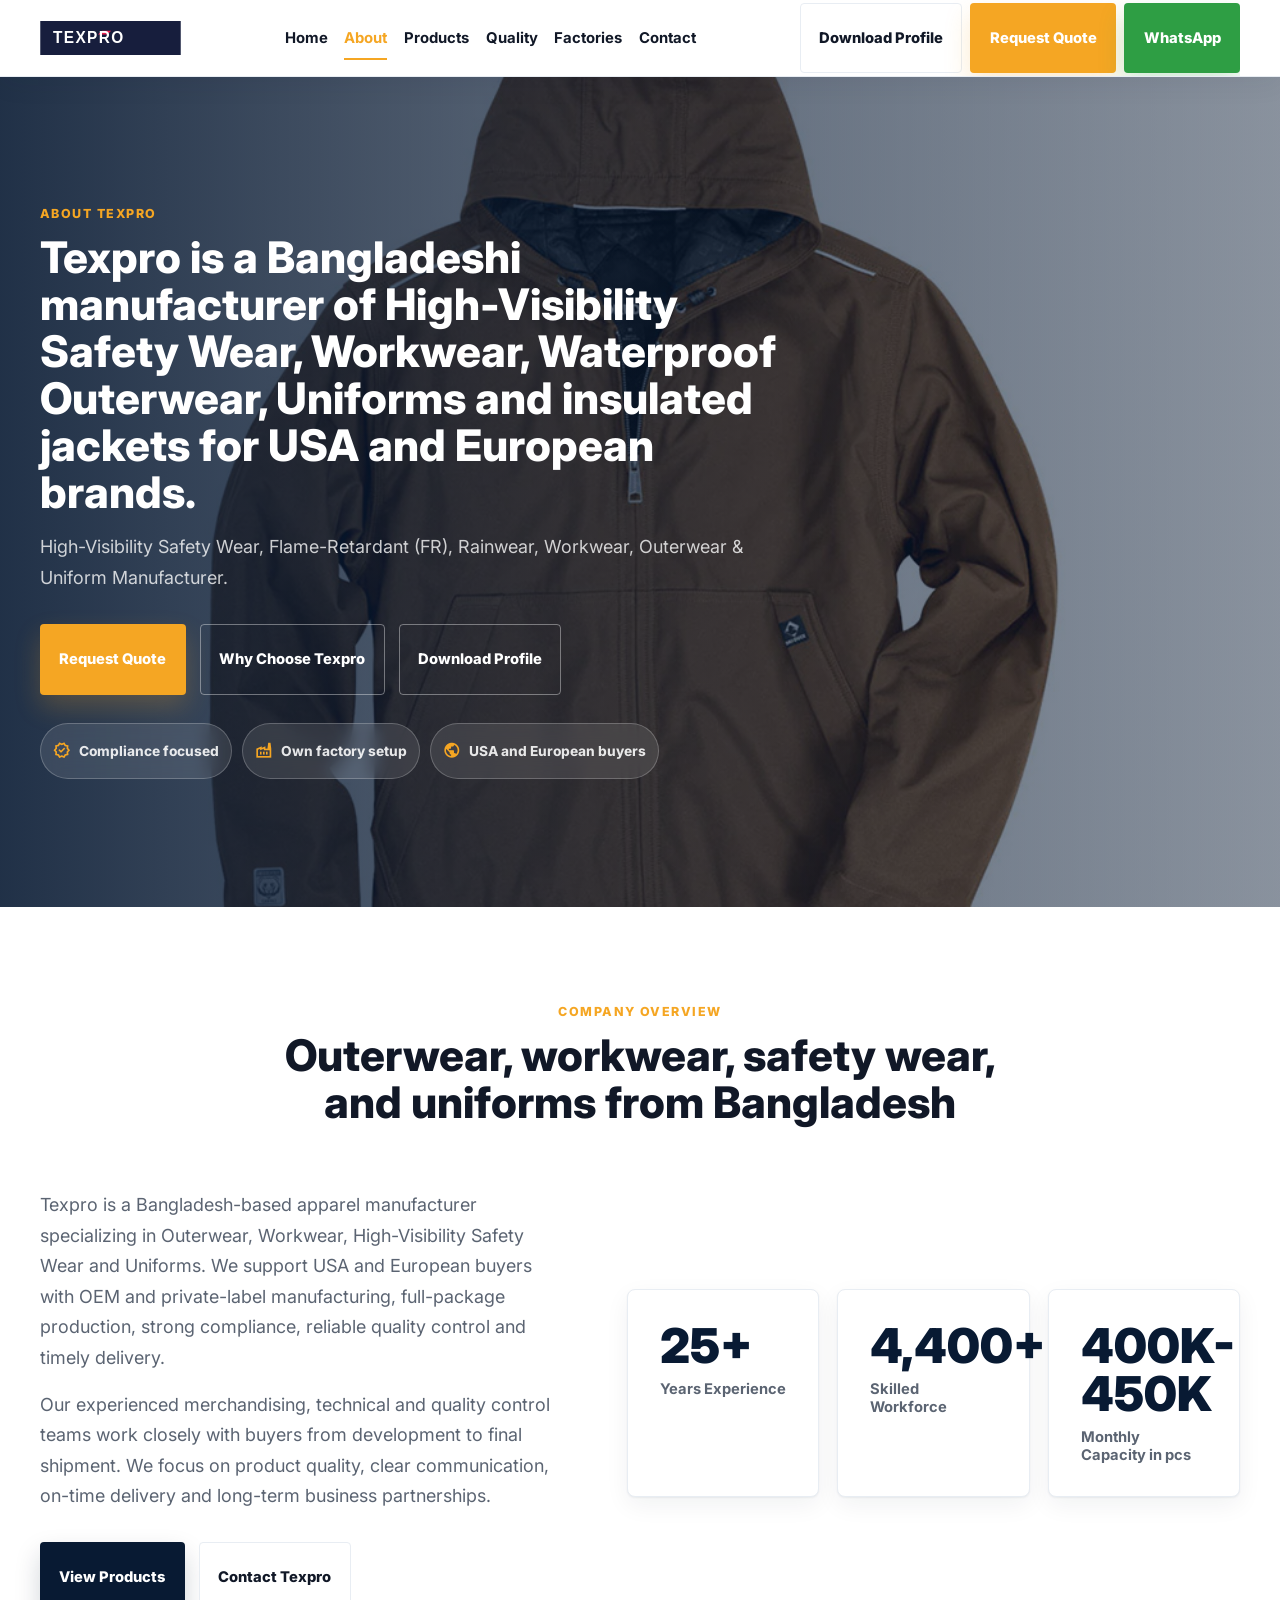
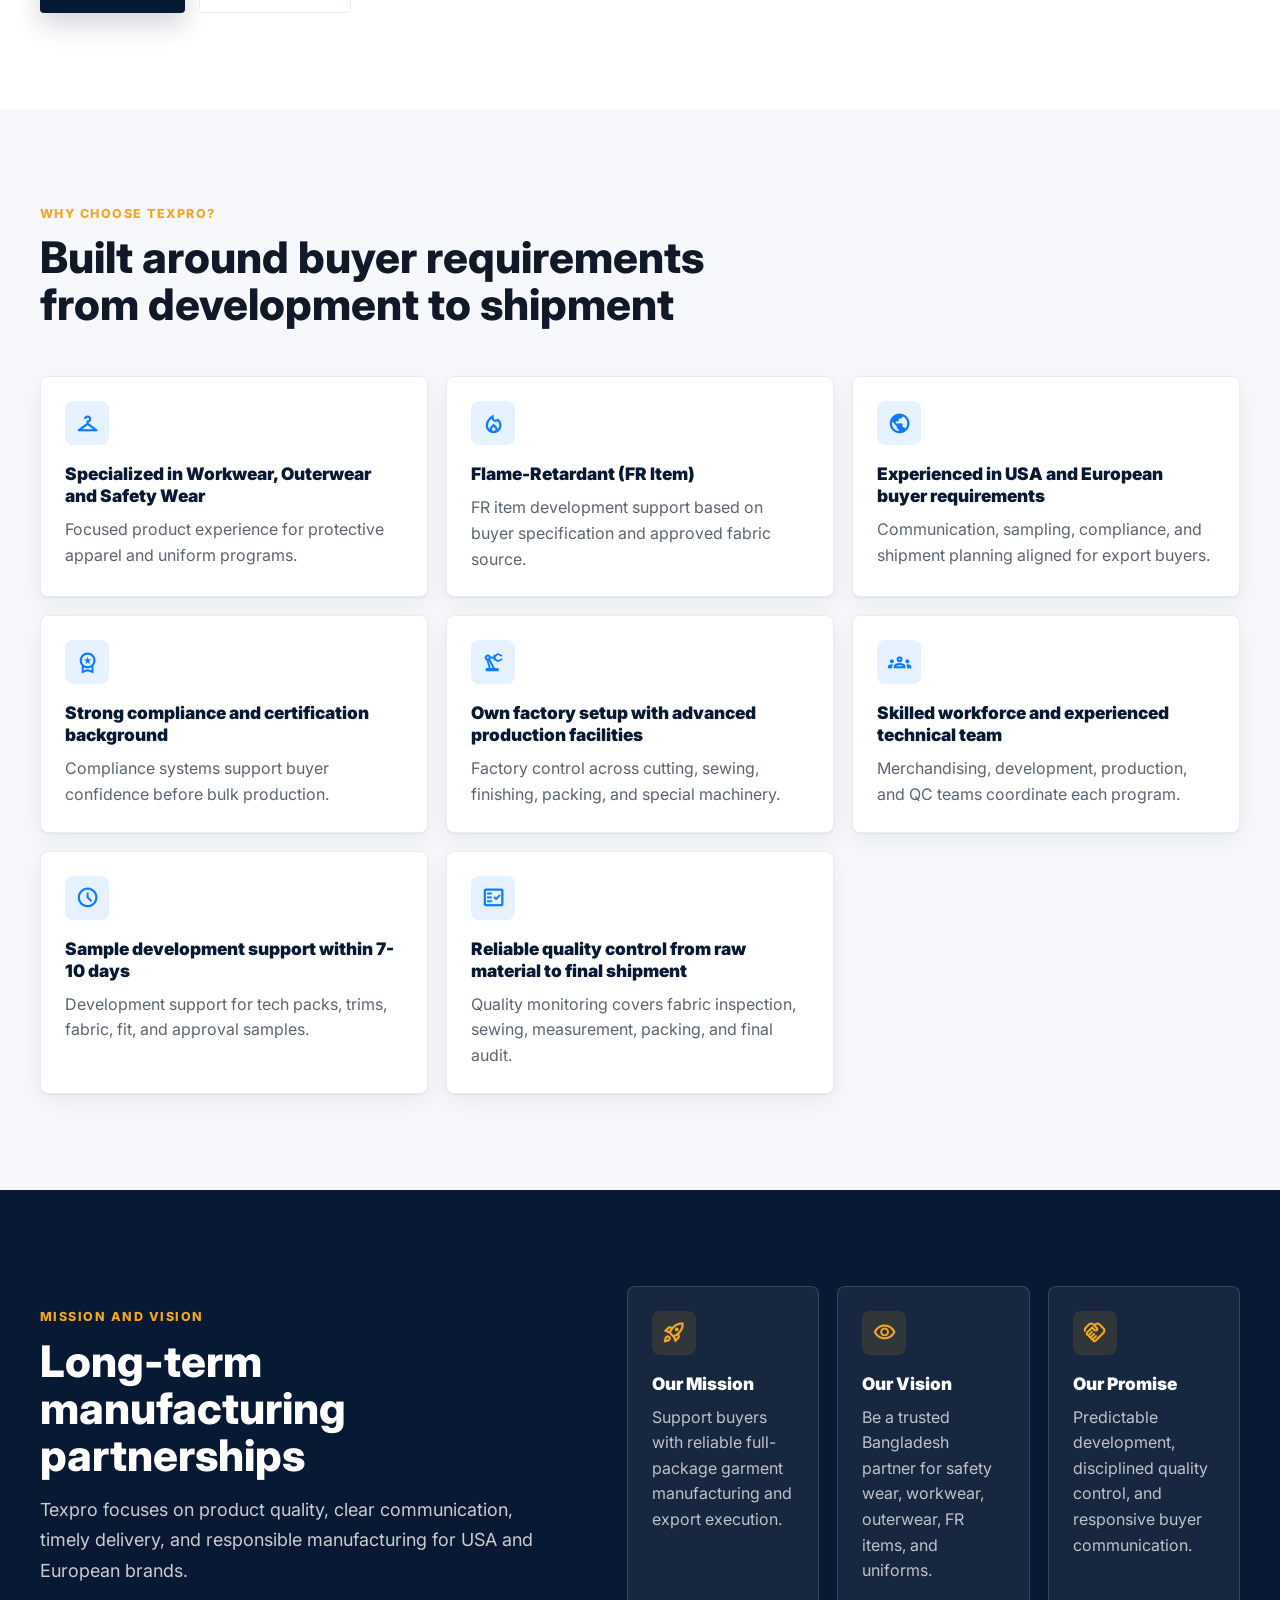
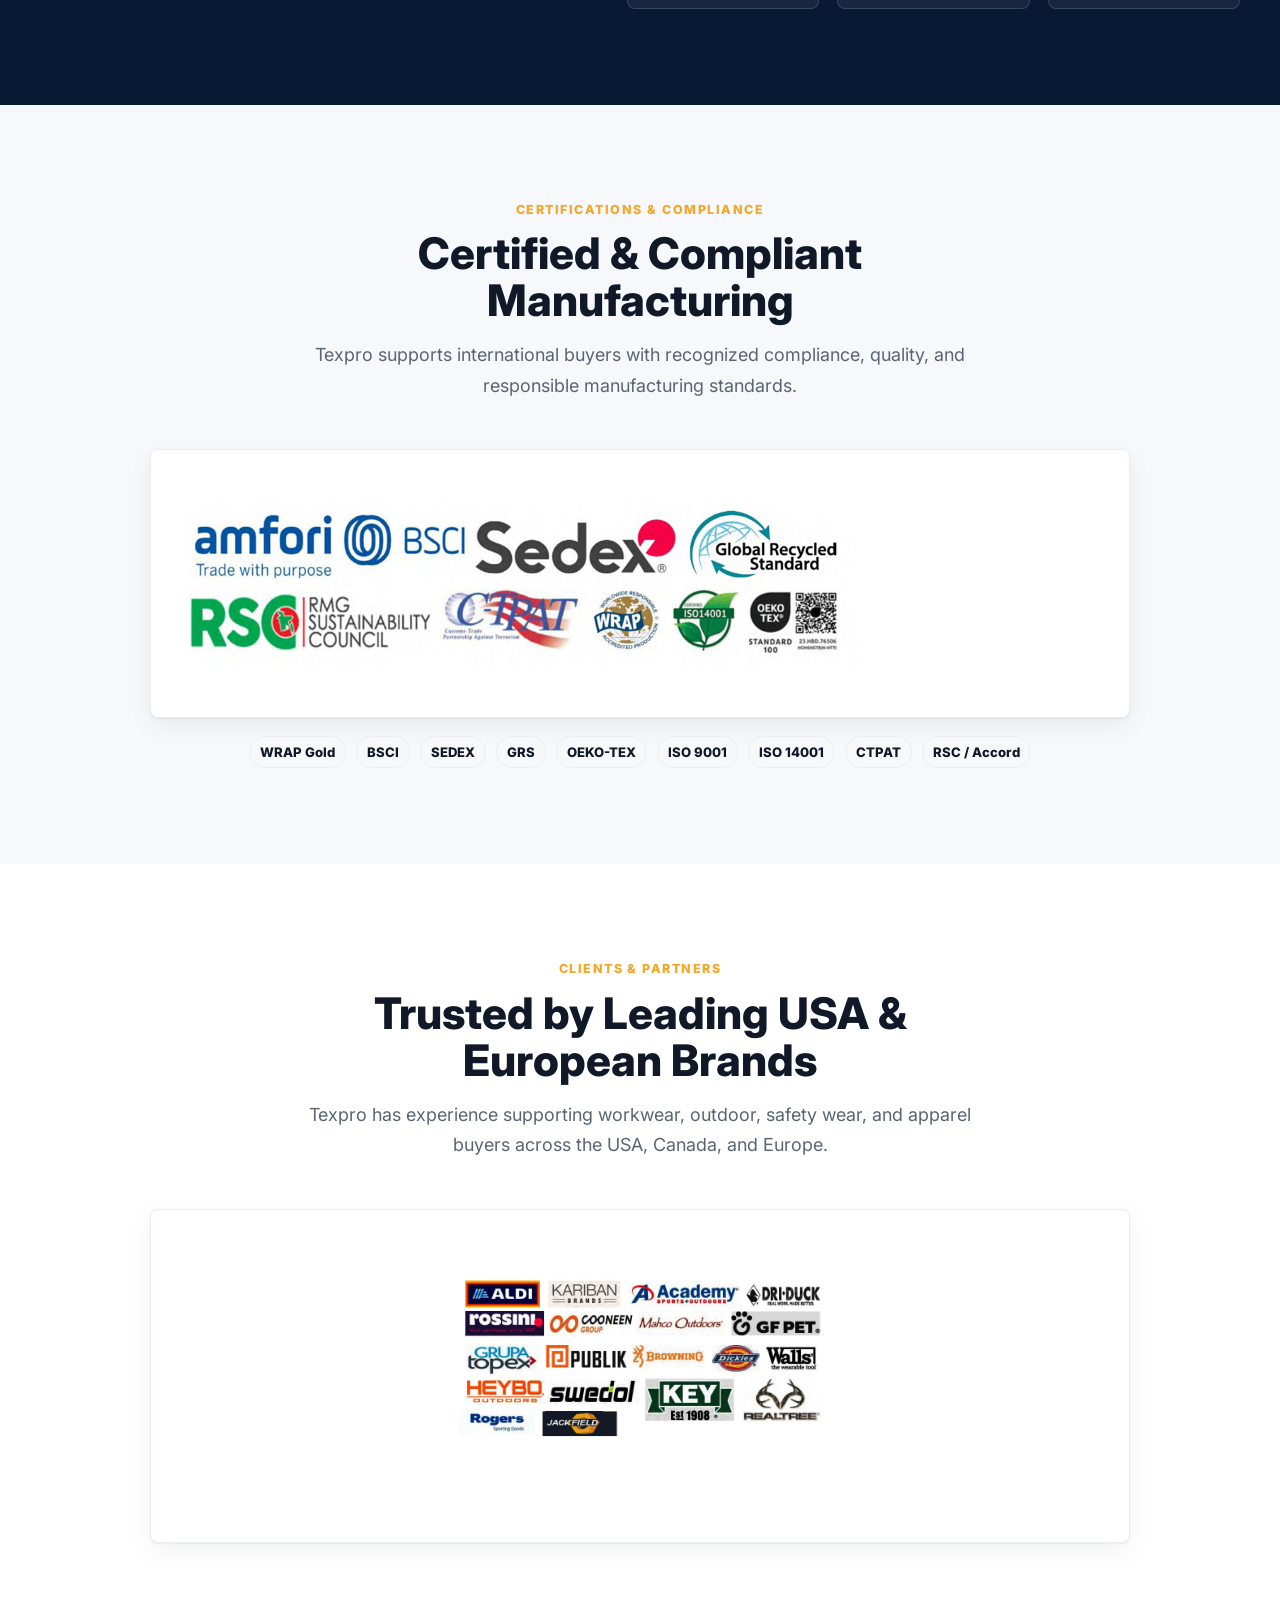
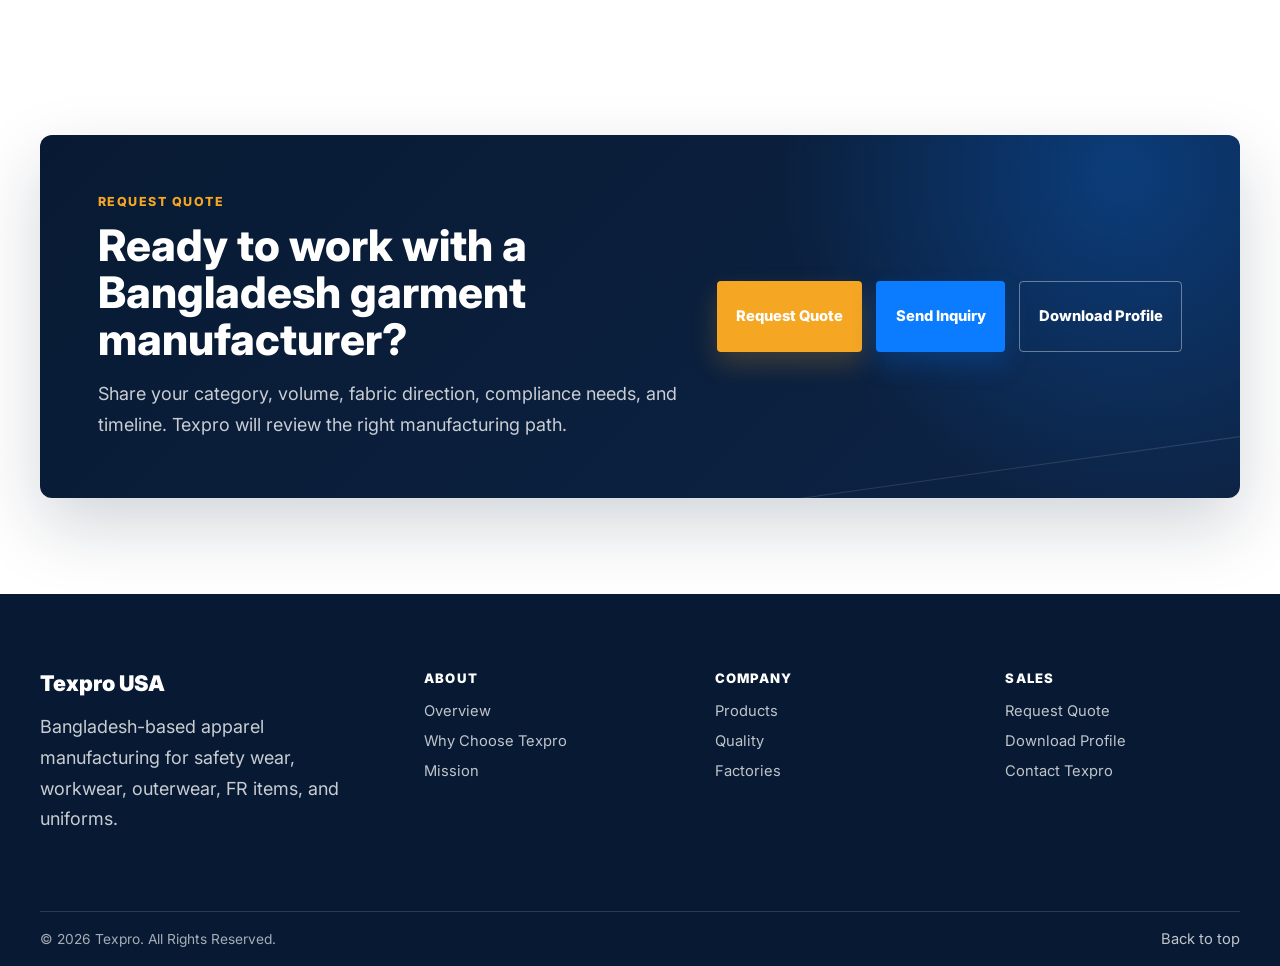
==== commit c30b50d4: "Update Texpro site content and assets" ====
--- a/about_texpro_usa_desktop/code.html
+++ b/about_texpro_usa_desktop/code.html
@@ -10,15 +10,15 @@
 <link href="../assets/css/texpro-design-system.css" rel="stylesheet"/>
 </head>
 <body class="tx-page tx-desktop-page">
-<header class="tx-navbar"><div class="tx-container--wide tx-navbar__inner"><a class="tx-navbar__brand" href="../texpro_usa_home_desktop/code.html">Texpro USA</a><nav aria-label="Primary navigation"><ul class="tx-navbar__links"><li><a class="tx-navbar__link" href="../texpro_usa_home_desktop/code.html">Home</a></li><li><a class="tx-navbar__link is-active" href="#overview">About</a></li><li><a class="tx-navbar__link" href="../executive_garment_manufacturing/code.html">Products</a></li><li><a class="tx-navbar__link" href="../quality_assurance_excellence_desktop/code.html">Quality</a></li><li><a class="tx-navbar__link" href="../manufacturing_facilities_desktop/code.html">Factories</a></li><li><a class="tx-navbar__link" href="../contact_request_quote_desktop/code.html">Contact</a></li></ul></nav><div class="tx-navbar__actions"><a class="tx-btn tx-btn--outline" href="../contact_request_quote_desktop/code.html">Download Profile</a><a class="tx-btn tx-btn--primary" href="../contact_request_quote_desktop/code.html">Request Quote</a><a class="tx-btn tx-btn--whatsapp" href="../contact_request_quote_desktop/code.html">WhatsApp</a></div></div></header>
+<header class="tx-navbar"><div class="tx-container--wide tx-navbar__inner"><a class="tx-navbar__brand" href="../texpro_usa_home_desktop/code.html" aria-label="Texpro USA home"><img class="tx-brand-logo" src="../assets/images/texpro/logos/texpro-nav-logo.svg" alt="Texpro"/></a><nav aria-label="Primary navigation"><ul class="tx-navbar__links"><li><a class="tx-navbar__link" href="../texpro_usa_home_desktop/code.html">Home</a></li><li><a class="tx-navbar__link is-active" href="#overview">About</a></li><li><a class="tx-navbar__link" href="../executive_garment_manufacturing/code.html">Products</a></li><li><a class="tx-navbar__link" href="../quality_assurance_excellence_desktop/code.html">Quality</a></li><li><a class="tx-navbar__link" href="../manufacturing_facilities_desktop/code.html">Factories</a></li><li><a class="tx-navbar__link" href="../contact_request_quote_desktop/code.html">Contact</a></li></ul></nav><div class="tx-navbar__actions"><a class="tx-btn tx-btn--outline" href="../contact_request_quote_desktop/code.html">Download Profile</a><a class="tx-btn tx-btn--primary" href="../contact_request_quote_desktop/code.html">Request Quote</a><a class="tx-btn tx-btn--whatsapp" href="../contact_request_quote_desktop/code.html">WhatsApp</a></div></div></header>
 
 <main>
 <section class="tx-hero tx-hero--compact" id="top">
-<div class="tx-hero__media tx-hero__media--bg" style="background-image: url('https://lh3.googleusercontent.com/aida-public/[base64]')"></div>
+<div class="tx-hero__media tx-hero__media--bg" style="background-image: url('../assets/images/texpro-old/products/jackets-coats/2.jpg')"></div>
 <div class="tx-hero__overlay"></div>
 <div class="tx-container--wide"><div class="tx-hero__content">
 <p class="tx-eyebrow">About Texpro</p>
-<h1 class="tx-heading-xl">Bangladesh apparel manufacturing for global safety wear and workwear buyers</h1>
+<h1 class="tx-heading-lg">Texpro is a Bangladeshi manufacturer of High-Visibility Safety Wear, Workwear, Waterproof Outerwear, Uniforms and insulated jackets for USA and European brands.</h1>
 <p class="tx-copy">High-Visibility Safety Wear, Flame-Retardant (FR), Rainwear, Workwear, Outerwear &amp; Uniform Manufacturer.</p>
 <div class="tx-hero__actions"><a class="tx-btn tx-btn--primary" href="../contact_request_quote_desktop/code.html">Request Quote</a><a class="tx-btn tx-btn--ghost" href="#why-choose">Why Choose Texpro</a><a class="tx-btn tx-btn--ghost" href="../contact_request_quote_desktop/code.html">Download Profile</a></div>
 <div class="tx-badge-row"><span class="tx-trust-badge"><span class="material-symbols-outlined">verified</span>Compliance focused</span><span class="tx-trust-badge"><span class="material-symbols-outlined">factory</span>Own factory setup</span><span class="tx-trust-badge"><span class="material-symbols-outlined">public</span>USA and European buyers</span></div>
@@ -61,7 +61,7 @@
 
 <section class="tx-section tx-section--navy" id="mission"><div class="tx-container"><div class="tx-split"><div><p class="tx-eyebrow">Mission and vision</p><h2 class="tx-heading-lg">Long-term manufacturing partnerships</h2><p class="tx-copy">Texpro focuses on product quality, clear communication, timely delivery, and responsible manufacturing for USA and European brands.</p></div><div class="tx-icon-grid"><article class="tx-icon-card tx-icon-card--dark"><span class="tx-icon-card__icon"><span class="material-symbols-outlined">rocket_launch</span></span><h3 class="tx-icon-card__title">Our Mission</h3><p class="tx-icon-card__copy">Support buyers with reliable full-package garment manufacturing and export execution.</p></article><article class="tx-icon-card tx-icon-card--dark"><span class="tx-icon-card__icon"><span class="material-symbols-outlined">visibility</span></span><h3 class="tx-icon-card__title">Our Vision</h3><p class="tx-icon-card__copy">Be a trusted Bangladesh partner for safety wear, workwear, outerwear, FR items, and uniforms.</p></article><article class="tx-icon-card tx-icon-card--dark"><span class="tx-icon-card__icon"><span class="material-symbols-outlined">handshake</span></span><h3 class="tx-icon-card__title">Our Promise</h3><p class="tx-icon-card__copy">Predictable development, disciplined quality control, and responsive buyer communication.</p></article></div></div></div></section>
 
-<section class="tx-section tx-section--soft" id="certifications"><div class="tx-container"><div class="tx-section-header tx-section-header--center"><p class="tx-eyebrow">Certifications &amp; Compliance</p><h2 class="tx-heading-lg">Certified &amp; Compliant Manufacturing</h2><p class="tx-copy">Texpro supports international buyers with recognized compliance, quality, and responsible manufacturing standards.</p></div><div class="tx-logo-proof"><div class="tx-logo-proof__card"><img class="tx-logo-proof__image" alt="Texpro certifications and compliance logos" loading="lazy" src="../assets/images/texpro/logos/certifications-compliance.jpg"/></div></div></div></section>
+<section class="tx-section tx-section--soft" id="certifications"><div class="tx-container"><div class="tx-section-header tx-section-header--center"><p class="tx-eyebrow">Certifications &amp; Compliance</p><h2 class="tx-heading-lg">Certified &amp; Compliant Manufacturing</h2><p class="tx-copy">Texpro supports international buyers with recognized compliance, quality, and responsible manufacturing standards.</p></div><div class="tx-logo-proof"><div class="tx-logo-proof__card"><img class="tx-logo-proof__image" alt="Texpro certifications and compliance logos" loading="lazy" src="../assets/images/texpro/logos/certifications-compliance.jpg"/></div></div><ul class="tx-cert-pills tx-cert-pills--center" aria-label="Texpro certification list"><li class="tx-cert-pill">WRAP Gold</li><li class="tx-cert-pill">BSCI</li><li class="tx-cert-pill">SEDEX</li><li class="tx-cert-pill">GRS</li><li class="tx-cert-pill">OEKO-TEX</li><li class="tx-cert-pill">ISO 9001</li><li class="tx-cert-pill">ISO 14001</li><li class="tx-cert-pill">CTPAT</li><li class="tx-cert-pill">RSC / Accord</li></ul></div></section>
 
 <section class="tx-section tx-section--white" id="clients"><div class="tx-container"><div class="tx-section-header tx-section-header--center"><p class="tx-eyebrow">Clients &amp; Partners</p><h2 class="tx-heading-lg">Trusted by Leading USA &amp; European Brands</h2><p class="tx-copy">Texpro has experience supporting workwear, outdoor, safety wear, and apparel buyers across the USA, Canada, and Europe.</p></div><div class="tx-logo-proof"><div class="tx-logo-proof__card"><img class="tx-logo-proof__image" alt="Texpro clients and partners logos" loading="lazy" src="../assets/images/texpro/logos/clients-partners.jpg"/></div></div></div></section>
 
--- a/assets/css/texpro-design-system.css
+++ b/assets/css/texpro-design-system.css
@@ -185,6 +185,9 @@
 }
 
 .tx-navbar__brand {
+  display: inline-flex;
+  flex: 0 0 auto;
+  align-items: center;
   color: var(--tx-navy);
   font-size: clamp(1.55rem, 3vw, 2.45rem);
   font-weight: 900;
@@ -192,6 +195,14 @@
   line-height: 1;
   text-decoration: none;
   white-space: nowrap;
+}
+
+.tx-brand-logo {
+  display: block;
+  width: clamp(132px, 11vw, 178px);
+  height: auto;
+  max-height: 42px;
+  object-fit: contain;
 }
 
 .tx-navbar__links {
@@ -445,6 +456,176 @@
   margin-top: 30px;
 }
 
+.tx-hero-carousel {
+  position: absolute;
+  inset: 0;
+}
+
+.tx-hero-carousel__slide {
+  position: absolute;
+  inset: 0;
+  background-position: center;
+  background-size: cover;
+  opacity: 0;
+  transform: scale(1.04);
+  animation: txHeroCarousel 24s infinite;
+}
+
+.tx-hero-carousel__slide:nth-child(2) {
+  animation-delay: 6s;
+}
+
+.tx-hero-carousel__slide:nth-child(3) {
+  animation-delay: 12s;
+}
+
+.tx-hero-carousel__slide:nth-child(4) {
+  animation-delay: 18s;
+}
+
+.tx-hero-carousel__dots {
+  display: flex;
+  gap: 8px;
+  margin-top: 22px;
+}
+
+.tx-hero-carousel__dots span {
+  display: block;
+  width: 34px;
+  height: 3px;
+  overflow: hidden;
+  border-radius: 999px;
+  background: rgba(255, 255, 255, 0.28);
+}
+
+.tx-hero-carousel__dots span::before {
+  display: block;
+  width: 100%;
+  height: 100%;
+  background: var(--tx-gold);
+  transform: scaleX(0);
+  transform-origin: left;
+  animation: txHeroDot 24s infinite;
+  content: "";
+}
+
+.tx-hero-carousel__dots span:nth-child(2)::before {
+  animation-delay: 6s;
+}
+
+.tx-hero-carousel__dots span:nth-child(3)::before {
+  animation-delay: 12s;
+}
+
+.tx-hero-carousel__dots span:nth-child(4)::before {
+  animation-delay: 18s;
+}
+
+.tx-hero-stat-strip {
+  display: grid;
+  max-width: 760px;
+  grid-template-columns: repeat(3, minmax(0, 1fr));
+  gap: 10px;
+  margin-top: 24px;
+}
+
+.tx-hero-stat-strip span {
+  min-width: 0;
+  padding: 14px 16px;
+  border: 1px solid rgba(255, 255, 255, 0.18);
+  border-radius: var(--tx-radius-md);
+  background: rgba(255, 255, 255, 0.11);
+  box-shadow: 0 14px 32px rgba(0, 0, 0, 0.16);
+  backdrop-filter: blur(12px);
+}
+
+.tx-hero-stat-strip strong,
+.tx-hero-stat-strip small {
+  display: block;
+}
+
+.tx-hero-stat-strip strong {
+  color: var(--tx-white);
+  font-size: clamp(1.15rem, 2vw, 1.65rem);
+  font-weight: 900;
+  line-height: 1.05;
+}
+
+.tx-hero-stat-strip small {
+  margin-top: 5px;
+  color: rgba(255, 255, 255, 0.76);
+  font-size: 0.78rem;
+  font-weight: 750;
+  line-height: 1.25;
+}
+
+@keyframes txHeroCarousel {
+  0%,
+  25% {
+    opacity: 1;
+    transform: scale(1.04);
+  }
+
+  30%,
+  100% {
+    opacity: 0;
+    transform: scale(1.12);
+  }
+}
+
+@keyframes txHeroDot {
+  0% {
+    transform: scaleX(0);
+  }
+
+  5%,
+  25% {
+    transform: scaleX(1);
+  }
+
+  30%,
+  100% {
+    transform: scaleX(0);
+  }
+}
+
+.tx-home-proof-band {
+  position: relative;
+  overflow: hidden;
+  background:
+    linear-gradient(135deg, rgba(245, 166, 35, 0.09), rgba(11, 124, 255, 0.05) 46%, rgba(255, 255, 255, 0) 74%),
+    var(--tx-white);
+}
+
+.tx-home-proof-band .tx-proof-card,
+.tx-home-proof-band .tx-mobile-stat-card {
+  border-color: rgba(8, 26, 51, 0.09);
+  box-shadow: 0 18px 44px rgba(8, 26, 51, 0.08);
+}
+
+.tx-home-proof-band .tx-cert-pills {
+  justify-content: center;
+}
+
+.tx-home-intro-band .tx-split {
+  align-items: start;
+}
+
+.tx-home-intro-band .tx-icon-card {
+  position: relative;
+  overflow: hidden;
+}
+
+.tx-home-intro-band .tx-icon-card::before {
+  position: absolute;
+  top: 0;
+  right: 0;
+  left: 0;
+  height: 3px;
+  background: linear-gradient(90deg, var(--tx-gold), var(--tx-blue));
+  content: "";
+}
+
 .tx-proof-grid {
   display: grid;
   grid-template-columns: repeat(3, minmax(0, 1fr));
@@ -922,6 +1103,10 @@
   list-style: none;
 }
 
+.tx-cert-pills--center {
+  justify-content: center;
+}
+
 .tx-cert-pill {
   padding: 7px 10px;
   border: 1px solid var(--tx-border);
@@ -1433,11 +1618,18 @@
 }
 
 .tx-mobile-header__brand {
+  display: inline-flex;
+  align-items: center;
   color: var(--tx-navy);
   font-size: 1.55rem;
   font-weight: 900;
   line-height: 1;
   text-decoration: none;
+}
+
+.tx-mobile-header__brand .tx-brand-logo {
+  width: 128px;
+  max-height: 34px;
 }
 
 .tx-mobile-header__button {
@@ -1462,6 +1654,10 @@
   color: var(--tx-white);
 }
 
+.tx-mobile-hero.tx-hero--carousel {
+  min-height: 720px;
+}
+
 .tx-mobile-hero__media,
 .tx-mobile-hero__overlay {
   position: absolute;
@@ -1507,6 +1703,24 @@
   display: grid;
   gap: 8px;
   margin-top: 22px;
+}
+
+.tx-mobile-hero .tx-hero-stat-strip {
+  grid-template-columns: repeat(3, minmax(0, 1fr));
+  gap: 7px;
+  margin-top: 18px;
+}
+
+.tx-mobile-hero .tx-hero-stat-strip span {
+  padding: 10px 8px;
+}
+
+.tx-mobile-hero .tx-hero-stat-strip strong {
+  font-size: 0.92rem;
+}
+
+.tx-mobile-hero .tx-hero-stat-strip small {
+  font-size: 0.66rem;
 }
 
 .tx-mobile-badges .tx-trust-badge {
@@ -1681,6 +1895,10 @@
     grid-template-columns: 1fr;
   }
 
+  .tx-hero-stat-strip {
+    grid-template-columns: 1fr;
+  }
+
   .tx-product-grid,
   .tx-factory-grid,
   .tx-cert-grid,
@@ -1734,4 +1952,459 @@
     animation-duration: 0.01ms !important;
     animation-iteration-count: 1 !important;
   }
-}
+
+  .tx-hero-carousel__slide,
+  .tx-hero-carousel__dots span::before {
+    animation: none !important;
+  }
+
+  .tx-hero-carousel__slide:first-child {
+    opacity: 1;
+    transform: none;
+  }
+}
+
+/* Homepage image showcase */
+.tx-home-image-showcase {
+  display: grid;
+  grid-template-columns: minmax(0, 1.12fr) minmax(360px, 0.88fr);
+  gap: 24px;
+  align-items: stretch;
+}
+
+.tx-home-featured-image {
+  position: relative;
+  min-height: 560px;
+  margin: 0;
+  overflow: hidden;
+  border: 1px solid rgba(8, 26, 51, 0.08);
+  border-radius: var(--tx-radius-md);
+  background: var(--tx-bg-soft);
+  box-shadow: var(--tx-shadow-md);
+}
+
+.tx-home-featured-image::after {
+  position: absolute;
+  inset: 0;
+  background: linear-gradient(180deg, rgba(8, 26, 51, 0.02), rgba(8, 26, 51, 0.8));
+  content: "";
+}
+
+.tx-home-featured-image img {
+  display: block;
+  width: 100%;
+  height: 100%;
+  object-fit: cover;
+}
+
+.tx-home-featured-image figcaption {
+  position: absolute;
+  right: 22px;
+  bottom: 22px;
+  left: 22px;
+  z-index: 1;
+  color: var(--tx-white);
+}
+
+.tx-home-featured-image figcaption span {
+  display: block;
+  color: var(--tx-gold);
+  font-size: 0.78rem;
+  font-weight: 850;
+  letter-spacing: 0.08em;
+  text-transform: uppercase;
+}
+
+.tx-home-featured-image figcaption strong {
+  display: block;
+  max-width: 520px;
+  margin-top: 6px;
+  font-size: clamp(1.25rem, 2vw, 1.85rem);
+  line-height: 1.18;
+}
+
+.tx-home-gallery-list {
+  display: grid;
+  grid-template-columns: repeat(2, minmax(0, 1fr));
+  gap: 16px;
+}
+
+.tx-home-image-card {
+  overflow: hidden;
+  border: 1px solid var(--tx-border);
+  border-radius: var(--tx-radius-md);
+  background: var(--tx-white);
+  box-shadow: var(--tx-shadow-sm);
+}
+
+.tx-home-image-card__media {
+  display: flex;
+  aspect-ratio: 4 / 3;
+  align-items: center;
+  justify-content: center;
+  padding: 12px;
+  border-bottom: 1px solid var(--tx-border);
+  background: linear-gradient(180deg, #F8FAFC 0%, #FFFFFF 100%);
+}
+
+.tx-home-image-card__media img {
+  display: block;
+  width: 100%;
+  height: 100%;
+  object-fit: contain;
+}
+
+.tx-home-image-card__body {
+  padding: 16px;
+}
+
+.tx-home-image-card__body h3 {
+  margin: 0;
+  color: var(--tx-navy);
+  font-size: 1rem;
+  font-weight: 900;
+  line-height: 1.25;
+}
+
+.tx-home-image-card__body p {
+  margin: 8px 0 0;
+  color: var(--tx-text-muted);
+  font-size: 0.86rem;
+  font-weight: 650;
+  line-height: 1.45;
+}
+
+@media (max-width: 980px) {
+  .tx-home-image-showcase {
+    grid-template-columns: 1fr;
+  }
+
+  .tx-home-featured-image {
+    min-height: 420px;
+  }
+}
+
+@media (max-width: 640px) {
+  .tx-home-featured-image {
+    min-height: 320px;
+  }
+
+  .tx-home-featured-image figcaption {
+    right: 16px;
+    bottom: 16px;
+    left: 16px;
+  }
+
+  .tx-home-gallery-list {
+    grid-template-columns: 1fr;
+  }
+}
+
+/* Product catalogue gallery */
+.tx-product-catalogue-intro {
+  max-width: 920px;
+}
+
+.tx-product-catalogue {
+  display: grid;
+  gap: clamp(36px, 6vw, 64px);
+}
+
+.tx-product-category {
+  scroll-margin-top: 110px;
+  padding-top: clamp(26px, 4vw, 42px);
+  border-top: 1px solid var(--tx-border);
+}
+
+.tx-product-category:first-child {
+  padding-top: 0;
+  border-top: 0;
+}
+
+.tx-product-category__head {
+  display: flex;
+  align-items: flex-start;
+  justify-content: space-between;
+  gap: 28px;
+  margin-bottom: 22px;
+}
+
+.tx-product-category__head .tx-copy {
+  max-width: 840px;
+}
+
+.tx-product-category__types {
+  margin-top: 18px;
+}
+
+.tx-product-category__count {
+  flex: 0 0 auto;
+  display: inline-flex;
+  min-height: 34px;
+  align-items: center;
+  padding: 7px 11px;
+  border: 1px solid rgba(8, 26, 51, 0.1);
+  border-radius: var(--tx-radius-sm);
+  background: var(--tx-white);
+  color: var(--tx-navy);
+  font-size: 0.78rem;
+  font-weight: 850;
+  white-space: nowrap;
+  box-shadow: var(--tx-shadow-sm);
+}
+
+.tx-product-gallery-grid {
+  display: grid;
+  grid-template-columns: repeat(4, minmax(0, 1fr));
+  gap: 16px;
+}
+
+.tx-product-gallery-card {
+  margin: 0;
+  overflow: hidden;
+  border: 1px solid var(--tx-border);
+  border-radius: var(--tx-radius-md);
+  background: var(--tx-white);
+  box-shadow: var(--tx-shadow-sm);
+}
+
+.tx-product-gallery-card__media {
+  display: flex;
+  aspect-ratio: 1 / 1;
+  align-items: center;
+  justify-content: center;
+  padding: 12px;
+  background: linear-gradient(180deg, #F8FAFC 0%, #FFFFFF 100%);
+}
+
+.tx-product-gallery-card__media img {
+  display: block;
+  width: 100%;
+  height: 100%;
+  object-fit: contain;
+}
+
+.tx-product-gallery-card figcaption {
+  min-height: 40px;
+  padding: 10px 12px;
+  border-top: 1px solid var(--tx-border);
+  color: var(--tx-text-muted);
+  font-size: 0.78rem;
+  font-weight: 700;
+  line-height: 1.25;
+}
+
+.tx-product-gallery-empty {
+  grid-column: 1 / -1;
+  padding: 28px;
+  border: 1px dashed rgba(8, 26, 51, 0.18);
+  border-radius: var(--tx-radius-md);
+  background: var(--tx-white);
+  color: var(--tx-text-muted);
+  font-weight: 700;
+  text-align: center;
+}
+
+.tx-product-category__cta {
+  margin-top: 22px;
+}
+
+@media (max-width: 1024px) {
+  .tx-product-gallery-grid {
+    grid-template-columns: repeat(3, minmax(0, 1fr));
+  }
+}
+
+@media (max-width: 720px) {
+  .tx-product-category__head {
+    flex-direction: column;
+  }
+
+  .tx-product-category__count {
+    align-self: flex-start;
+  }
+
+  .tx-product-gallery-grid {
+    grid-template-columns: repeat(2, minmax(0, 1fr));
+    gap: 12px;
+  }
+
+  .tx-product-gallery-card__media {
+    padding: 9px;
+  }
+
+  .tx-product-gallery-card figcaption {
+    min-height: 36px;
+    padding: 8px 9px;
+    font-size: 0.72rem;
+  }
+}
+/* Factory worker layout */
+.tx-factory-showcase {
+  display: grid;
+  grid-template-columns: minmax(0, 0.95fr) minmax(360px, 1.05fr);
+  gap: 28px;
+  align-items: stretch;
+}
+
+.tx-factory-showcase__panel {
+  padding: clamp(24px, 4vw, 40px);
+  border: 1px solid var(--tx-border);
+  border-radius: var(--tx-radius-md);
+  background: var(--tx-white);
+  box-shadow: var(--tx-shadow-sm);
+}
+
+.tx-factory-showcase__media {
+  position: relative;
+  min-height: 520px;
+  margin: 0;
+  overflow: hidden;
+  border-radius: var(--tx-radius-md);
+  background: var(--tx-bg-soft);
+  box-shadow: var(--tx-shadow-md);
+}
+
+.tx-factory-showcase__media img {
+  display: block;
+  width: 100%;
+  height: 100%;
+  object-fit: cover;
+}
+
+.tx-factory-showcase__media figcaption {
+  position: absolute;
+  right: 18px;
+  bottom: 18px;
+  left: 18px;
+  padding: 16px 18px;
+  border: 1px solid rgba(255, 255, 255, 0.18);
+  border-radius: var(--tx-radius-sm);
+  background: rgba(8, 26, 51, 0.9);
+  color: var(--tx-white);
+}
+
+.tx-factory-showcase__media figcaption span {
+  display: block;
+  color: var(--tx-gold);
+  font-size: 0.78rem;
+  font-weight: 850;
+  letter-spacing: 0.08em;
+  text-transform: uppercase;
+}
+
+.tx-factory-showcase__media figcaption strong {
+  display: block;
+  margin-top: 4px;
+  font-size: 1.05rem;
+  line-height: 1.35;
+}
+
+.tx-factory-metric-strip {
+  display: grid;
+  grid-template-columns: repeat(2, minmax(0, 1fr));
+  gap: 12px;
+  margin-top: 24px;
+}
+
+.tx-factory-metric-strip span {
+  display: block;
+  padding: 16px;
+  border: 1px solid var(--tx-border);
+  border-radius: var(--tx-radius-sm);
+  background: var(--tx-bg-soft);
+}
+
+.tx-factory-metric-strip strong {
+  display: block;
+  color: var(--tx-navy);
+  font-size: 1.35rem;
+  font-weight: 900;
+  line-height: 1;
+}
+
+.tx-factory-metric-strip small {
+  display: block;
+  margin-top: 7px;
+  color: var(--tx-text-muted);
+  font-size: 0.82rem;
+  font-weight: 750;
+}
+
+.tx-factory-worker-grid {
+  display: grid;
+  grid-template-columns: repeat(3, minmax(0, 1fr));
+  gap: 22px;
+}
+
+.tx-factory-worker-grid--feature {
+  grid-template-columns: minmax(0, 1.35fr) minmax(300px, 0.85fr);
+  grid-auto-rows: minmax(0, auto);
+}
+
+.tx-factory-worker-grid--feature .tx-factory-worker-card:first-child {
+  grid-row: span 2;
+}
+
+.tx-factory-worker-grid--feature .tx-factory-worker-card:first-child .tx-factory-worker-card__media {
+  min-height: 440px;
+  aspect-ratio: 16 / 12;
+}
+
+.tx-factory-worker-grid--feature .tx-factory-worker-card:not(:first-child) .tx-factory-worker-card__media {
+  aspect-ratio: 16 / 9;
+}
+
+.tx-factory-worker-card {
+  overflow: hidden;
+}
+
+.tx-factory-worker-card__media {
+  aspect-ratio: 4 / 3;
+  background: var(--tx-bg-soft);
+}
+
+.tx-factory-worker-card__media img {
+  display: block;
+  width: 100%;
+  height: 100%;
+  object-fit: cover;
+}
+
+.tx-factory-worker-card__body {
+  padding: 22px;
+}
+
+@media (max-width: 980px) {
+  .tx-factory-showcase,
+  .tx-factory-worker-grid {
+    grid-template-columns: 1fr;
+  }
+
+  .tx-factory-worker-grid--feature .tx-factory-worker-card:first-child {
+    grid-row: auto;
+  }
+
+  .tx-factory-worker-grid--feature .tx-factory-worker-card:first-child .tx-factory-worker-card__media {
+    min-height: 0;
+    aspect-ratio: 4 / 3;
+  }
+
+  .tx-factory-showcase__media {
+    min-height: 420px;
+  }
+}
+
+@media (max-width: 640px) {
+  .tx-factory-metric-strip {
+    grid-template-columns: 1fr;
+  }
+
+  .tx-factory-showcase__media {
+    min-height: 320px;
+  }
+
+  .tx-factory-worker-card__body {
+    padding: 18px;
+  }
+}
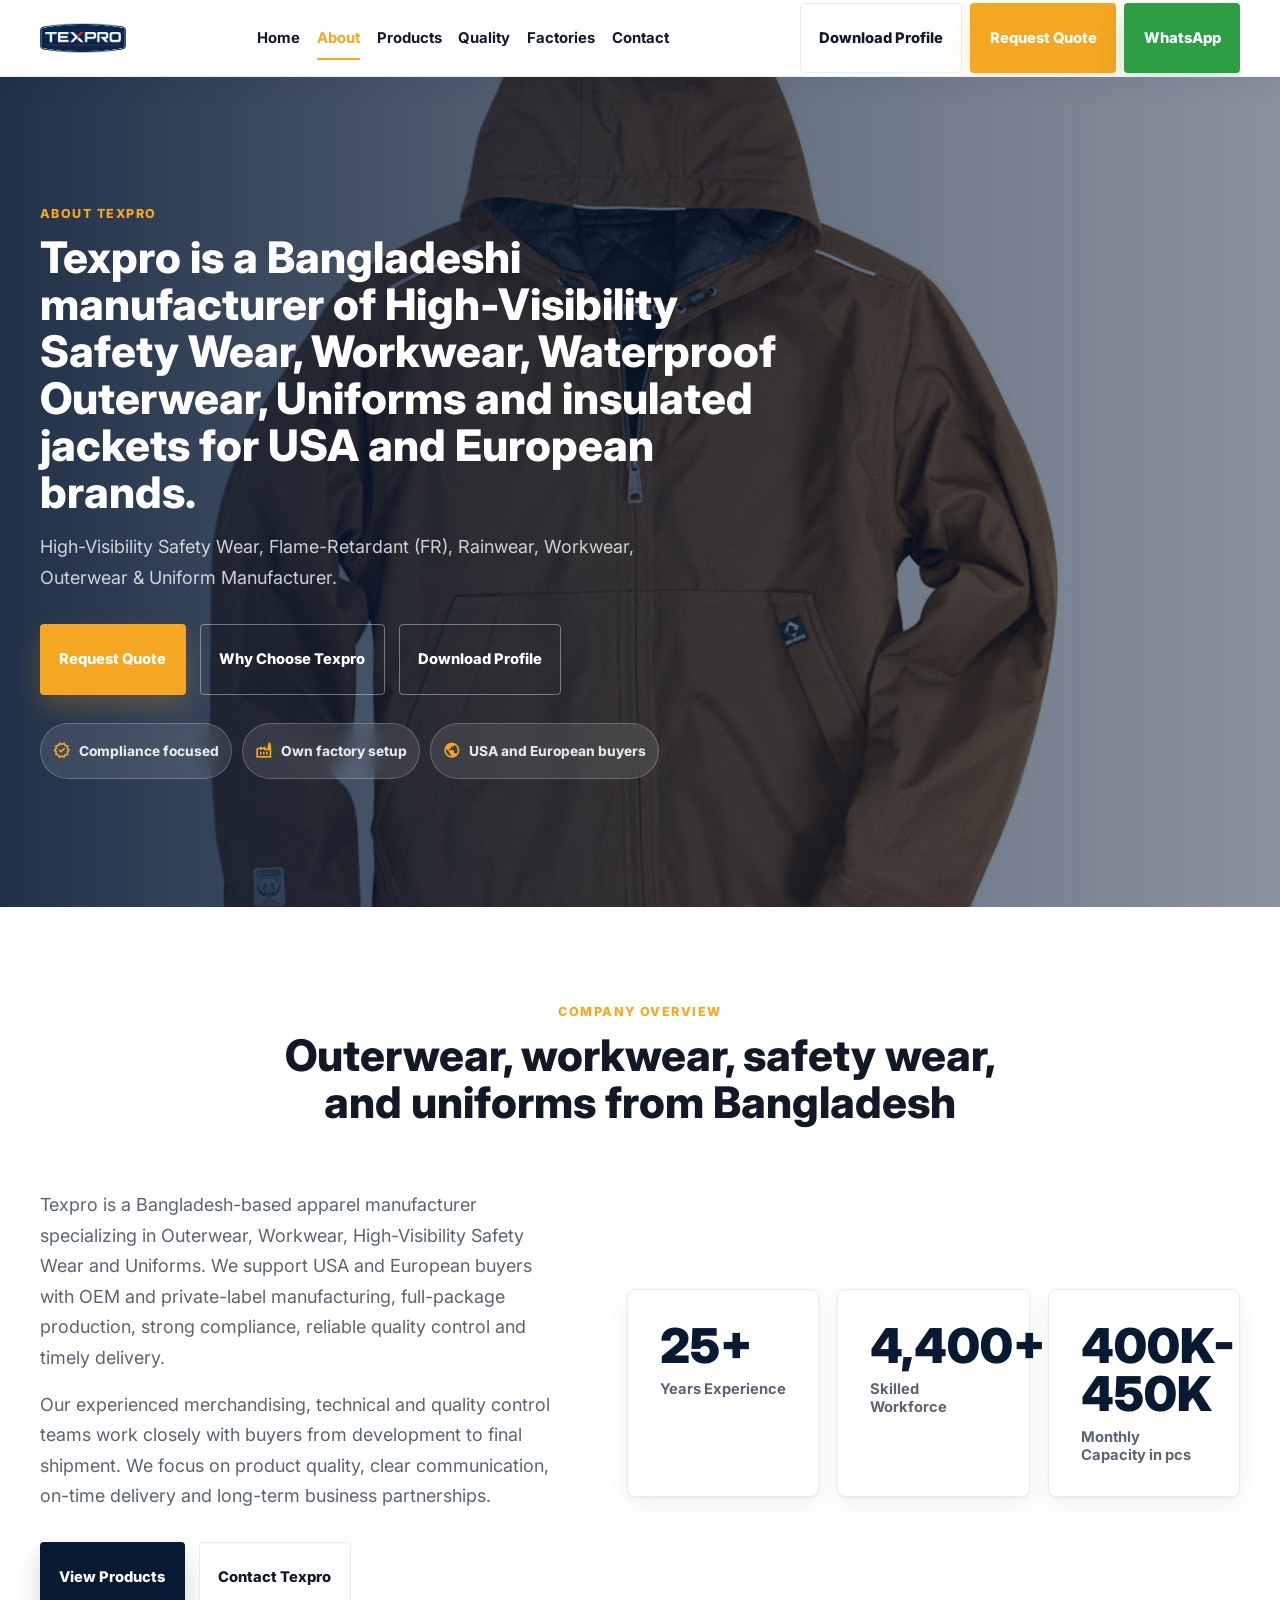
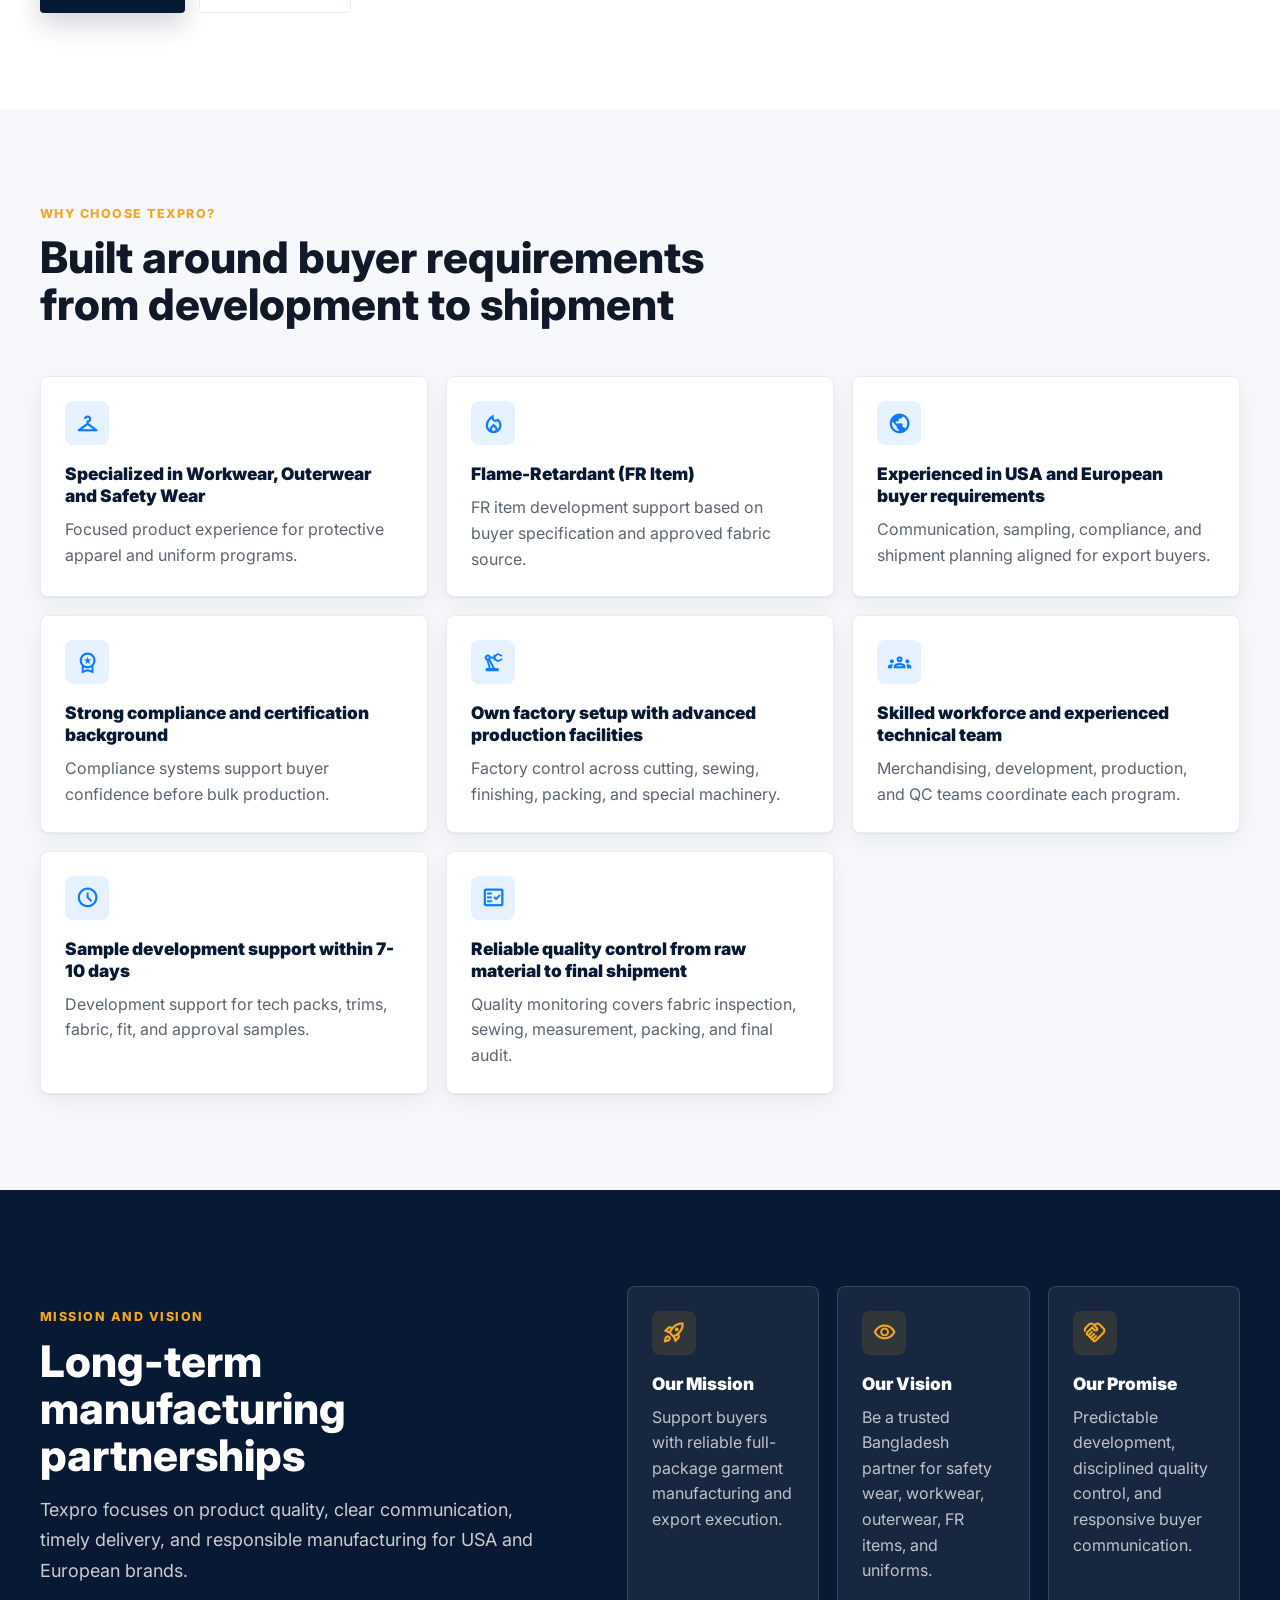
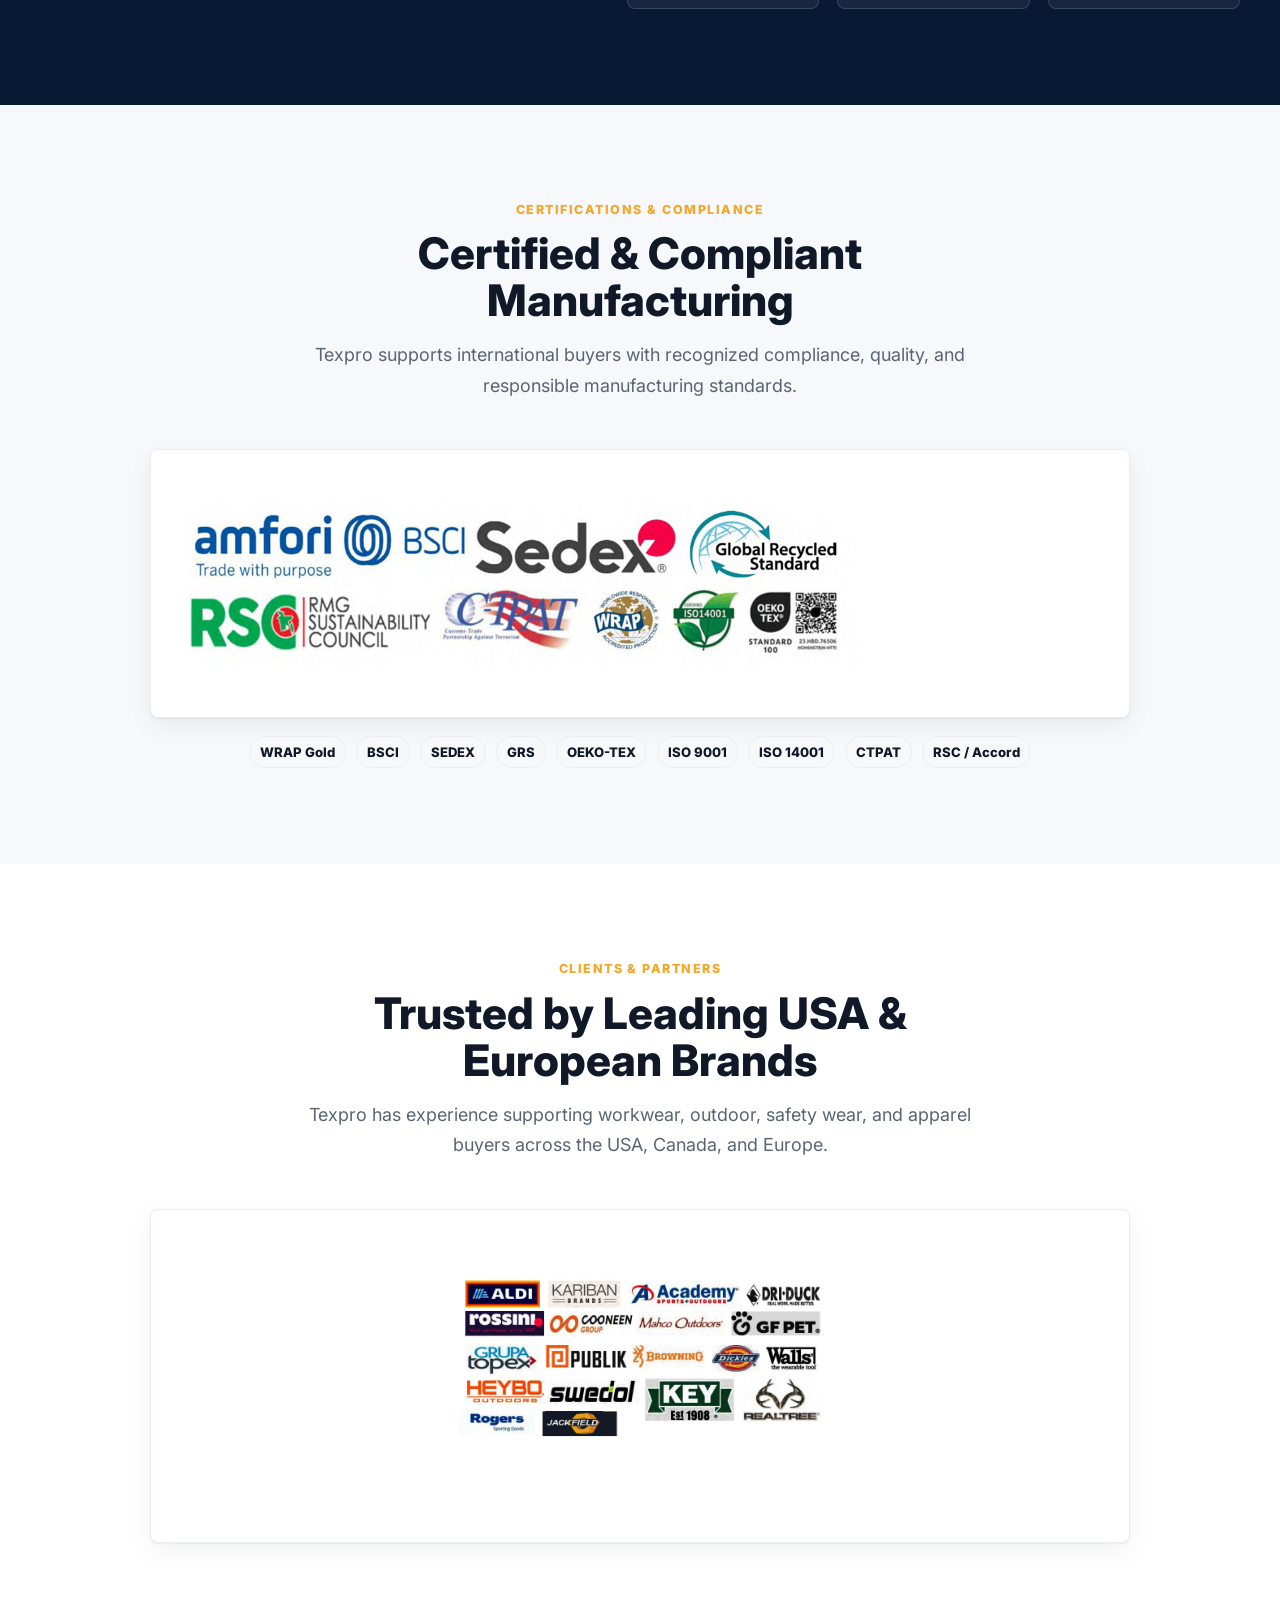
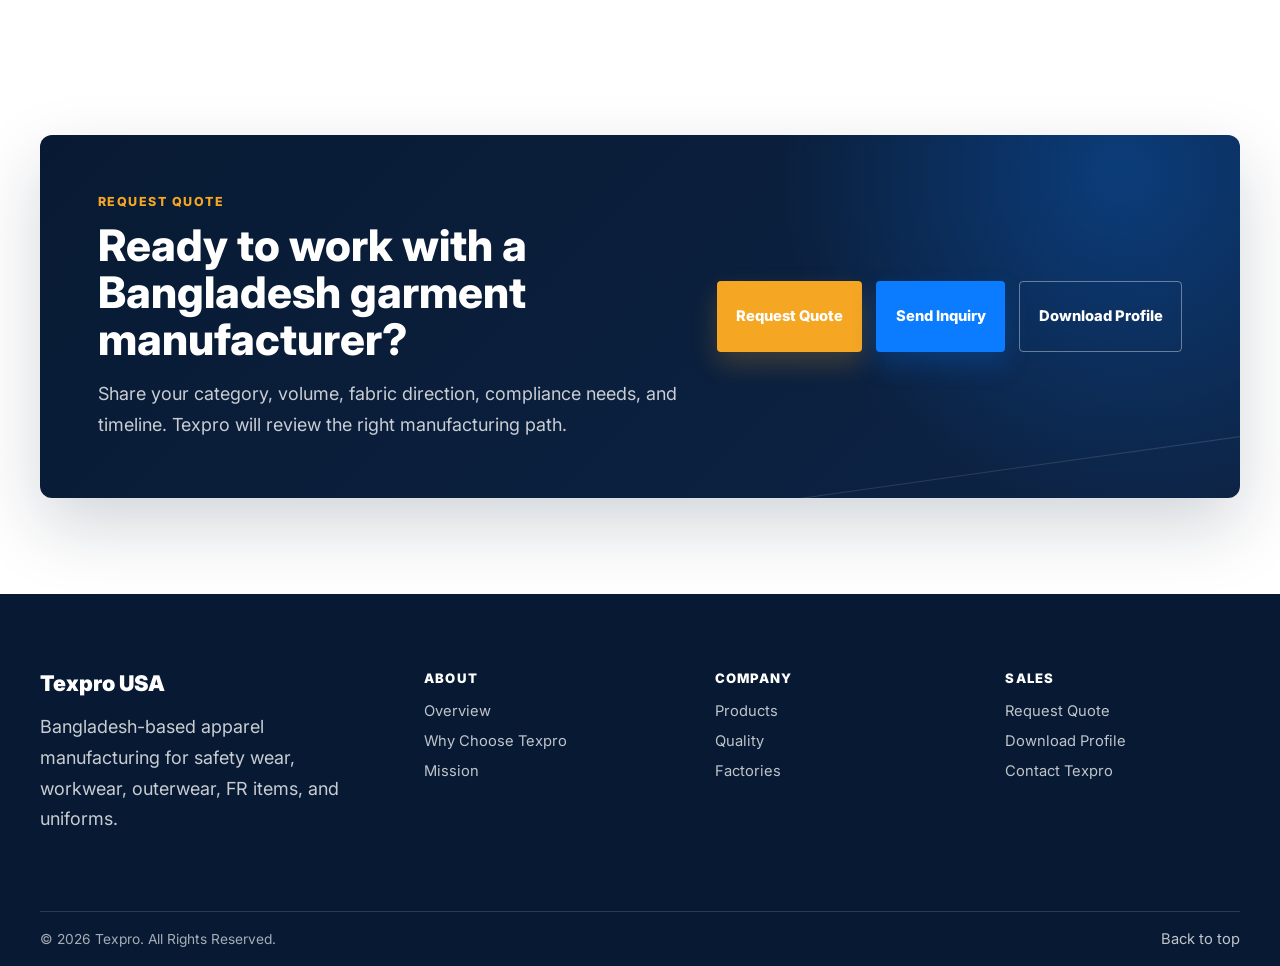
==== commit 38b06a5c: "Update navbar logo asset" ====
--- a/about_texpro_usa_desktop/code.html
+++ b/about_texpro_usa_desktop/code.html
@@ -10,7 +10,7 @@
 <link href="../assets/css/texpro-design-system.css" rel="stylesheet"/>
 </head>
 <body class="tx-page tx-desktop-page">
-<header class="tx-navbar"><div class="tx-container--wide tx-navbar__inner"><a class="tx-navbar__brand" href="../texpro_usa_home_desktop/code.html" aria-label="Texpro USA home"><img class="tx-brand-logo" src="../assets/images/texpro/logos/texpro-nav-logo.svg" alt="Texpro"/></a><nav aria-label="Primary navigation"><ul class="tx-navbar__links"><li><a class="tx-navbar__link" href="../texpro_usa_home_desktop/code.html">Home</a></li><li><a class="tx-navbar__link is-active" href="#overview">About</a></li><li><a class="tx-navbar__link" href="../executive_garment_manufacturing/code.html">Products</a></li><li><a class="tx-navbar__link" href="../quality_assurance_excellence_desktop/code.html">Quality</a></li><li><a class="tx-navbar__link" href="../manufacturing_facilities_desktop/code.html">Factories</a></li><li><a class="tx-navbar__link" href="../contact_request_quote_desktop/code.html">Contact</a></li></ul></nav><div class="tx-navbar__actions"><a class="tx-btn tx-btn--outline" href="../contact_request_quote_desktop/code.html">Download Profile</a><a class="tx-btn tx-btn--primary" href="../contact_request_quote_desktop/code.html">Request Quote</a><a class="tx-btn tx-btn--whatsapp" href="../contact_request_quote_desktop/code.html">WhatsApp</a></div></div></header>
+<header class="tx-navbar"><div class="tx-container--wide tx-navbar__inner"><a class="tx-navbar__brand" href="../texpro_usa_home_desktop/code.html" aria-label="Texpro USA home"><img class="tx-brand-logo" src="../assets/images/New%20Texpro%20Logo.png" alt="Texpro"/></a><nav aria-label="Primary navigation"><ul class="tx-navbar__links"><li><a class="tx-navbar__link" href="../texpro_usa_home_desktop/code.html">Home</a></li><li><a class="tx-navbar__link is-active" href="#overview">About</a></li><li><a class="tx-navbar__link" href="../executive_garment_manufacturing/code.html">Products</a></li><li><a class="tx-navbar__link" href="../quality_assurance_excellence_desktop/code.html">Quality</a></li><li><a class="tx-navbar__link" href="../manufacturing_facilities_desktop/code.html">Factories</a></li><li><a class="tx-navbar__link" href="../contact_request_quote_desktop/code.html">Contact</a></li></ul></nav><div class="tx-navbar__actions"><a class="tx-btn tx-btn--outline" href="../contact_request_quote_desktop/code.html">Download Profile</a><a class="tx-btn tx-btn--primary" href="../contact_request_quote_desktop/code.html">Request Quote</a><a class="tx-btn tx-btn--whatsapp" href="../contact_request_quote_desktop/code.html">WhatsApp</a></div></div></header>
 
 <main>
 <section class="tx-hero tx-hero--compact" id="top">
--- a/assets/css/texpro-design-system.css
+++ b/assets/css/texpro-design-system.css
@@ -199,9 +199,9 @@
 
 .tx-brand-logo {
   display: block;
-  width: clamp(132px, 11vw, 178px);
-  height: auto;
-  max-height: 42px;
+  width: auto;
+  max-width: 132px;
+  height: clamp(44px, 3.7vw, 56px);
   object-fit: contain;
 }
 
@@ -448,6 +448,18 @@
   padding-block: clamp(72px, 10vw, 128px);
 }
 
+.tx-hero__content .tx-heading-xl {
+  max-width: min(100%, 760px);
+  font-size: clamp(2.75rem, 4vw, 4rem);
+  line-height: 1.06;
+  overflow-wrap: normal;
+  text-wrap: balance;
+}
+
+.tx-hero__content .tx-copy {
+  max-width: 680px;
+}
+
 .tx-hero__actions,
 .tx-cta-row {
   display: flex;
@@ -468,7 +480,7 @@
   background-size: cover;
   opacity: 0;
   transform: scale(1.04);
-  animation: txHeroCarousel 24s infinite;
+  animation: txHeroCarousel 18s infinite;
 }
 
 .tx-hero-carousel__slide:nth-child(2) {
@@ -477,10 +489,6 @@
 
 .tx-hero-carousel__slide:nth-child(3) {
   animation-delay: 12s;
-}
-
-.tx-hero-carousel__slide:nth-child(4) {
-  animation-delay: 18s;
 }
 
 .tx-hero-carousel__dots {
@@ -505,7 +513,7 @@
   background: var(--tx-gold);
   transform: scaleX(0);
   transform-origin: left;
-  animation: txHeroDot 24s infinite;
+  animation: txHeroDot 18s infinite;
   content: "";
 }
 
@@ -515,10 +523,6 @@
 
 .tx-hero-carousel__dots span:nth-child(3)::before {
   animation-delay: 12s;
-}
-
-.tx-hero-carousel__dots span:nth-child(4)::before {
-  animation-delay: 18s;
 }
 
 .tx-hero-stat-strip {
@@ -561,12 +565,12 @@
 
 @keyframes txHeroCarousel {
   0%,
-  25% {
+  30% {
     opacity: 1;
     transform: scale(1.04);
   }
 
-  30%,
+  36%,
   100% {
     opacity: 0;
     transform: scale(1.12);
@@ -579,11 +583,11 @@
   }
 
   5%,
-  25% {
+  30% {
     transform: scaleX(1);
   }
 
-  30%,
+  36%,
   100% {
     transform: scaleX(0);
   }
@@ -652,6 +656,88 @@
   color: var(--tx-text-muted);
   font-size: 0.92rem;
   font-weight: 700;
+}
+
+.tx-evidence-panel {
+  margin-top: clamp(28px, 5vw, 46px);
+  padding: clamp(20px, 4vw, 30px);
+  border: 1px solid rgba(8, 26, 51, 0.08);
+  border-radius: var(--tx-radius-md);
+  background: rgba(255, 255, 255, 0.82);
+  box-shadow: 0 20px 54px rgba(8, 26, 51, 0.08);
+}
+
+.tx-evidence-panel__header {
+  max-width: 760px;
+  margin: 0 auto 22px;
+  text-align: center;
+}
+
+.tx-evidence-panel__header .tx-copy {
+  margin-top: 10px;
+}
+
+.tx-evidence-grid {
+  display: grid;
+  grid-template-columns: repeat(3, minmax(0, 1fr));
+  gap: 16px;
+}
+
+.tx-evidence-card {
+  overflow: hidden;
+  border: 1px solid var(--tx-border);
+  border-radius: var(--tx-radius-md);
+  background: var(--tx-white);
+}
+
+.tx-evidence-card img {
+  display: block;
+  width: 100%;
+  aspect-ratio: 16 / 10;
+  object-fit: cover;
+}
+
+.tx-evidence-card__body {
+  padding: 16px;
+}
+
+.tx-evidence-card__tag {
+  display: inline-flex;
+  margin-bottom: 10px;
+  padding: 5px 8px;
+  border-radius: 999px;
+  background: rgba(245, 166, 35, 0.13);
+  color: #8A5200;
+  font-size: 0.72rem;
+  font-weight: 900;
+  letter-spacing: 0.04em;
+  text-transform: uppercase;
+}
+
+.tx-evidence-card h4 {
+  margin: 0;
+  color: var(--tx-navy);
+  font-size: 1rem;
+  font-weight: 900;
+  line-height: 1.25;
+}
+
+.tx-evidence-card p {
+  margin: 8px 0 0;
+  color: var(--tx-text-muted);
+  font-size: 0.86rem;
+  font-weight: 650;
+  line-height: 1.55;
+}
+
+@media (max-width: 980px) {
+  .tx-evidence-grid {
+    grid-template-columns: 1fr;
+  }
+
+  .tx-evidence-panel__header {
+    text-align: left;
+  }
 }
 
 .tx-badge-row {
@@ -1628,8 +1714,9 @@
 }
 
 .tx-mobile-header__brand .tx-brand-logo {
-  width: 128px;
-  max-height: 34px;
+  width: auto;
+  max-width: 96px;
+  height: 40px;
 }
 
 .tx-mobile-header__button {
